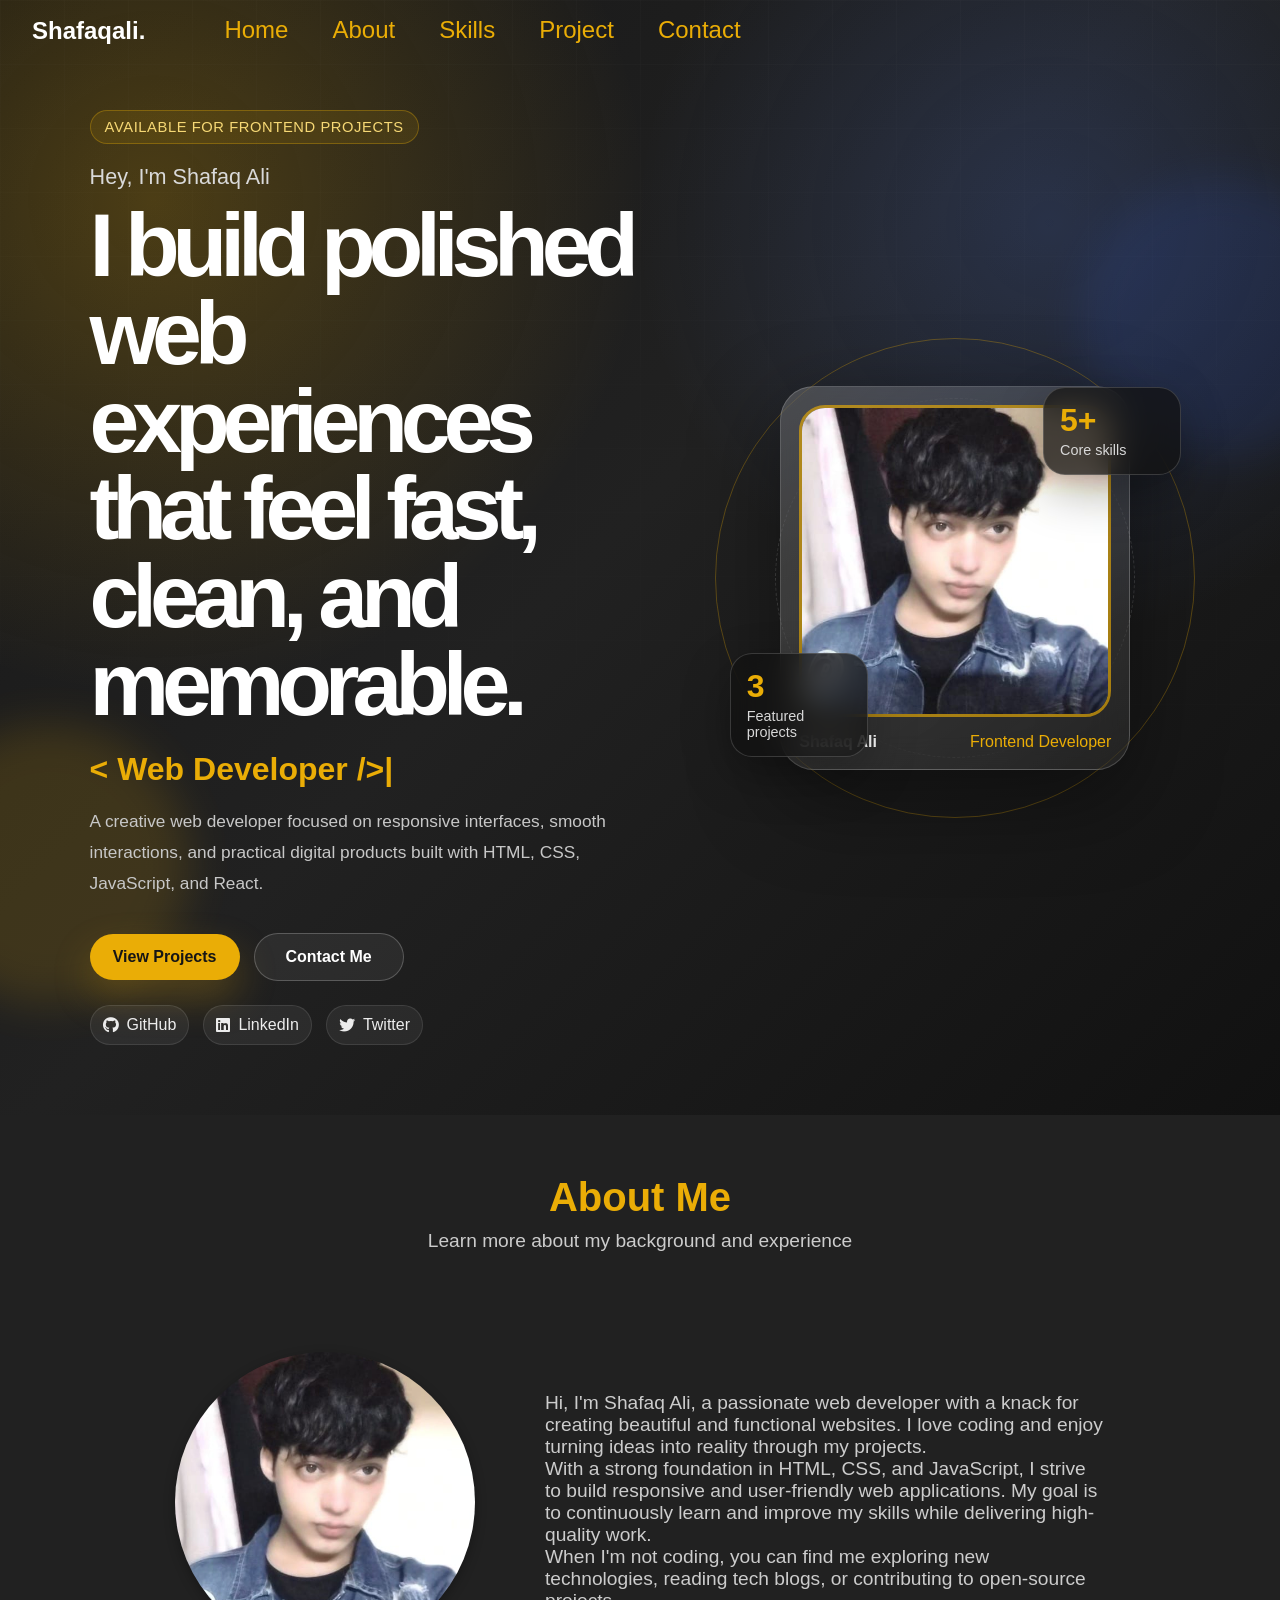
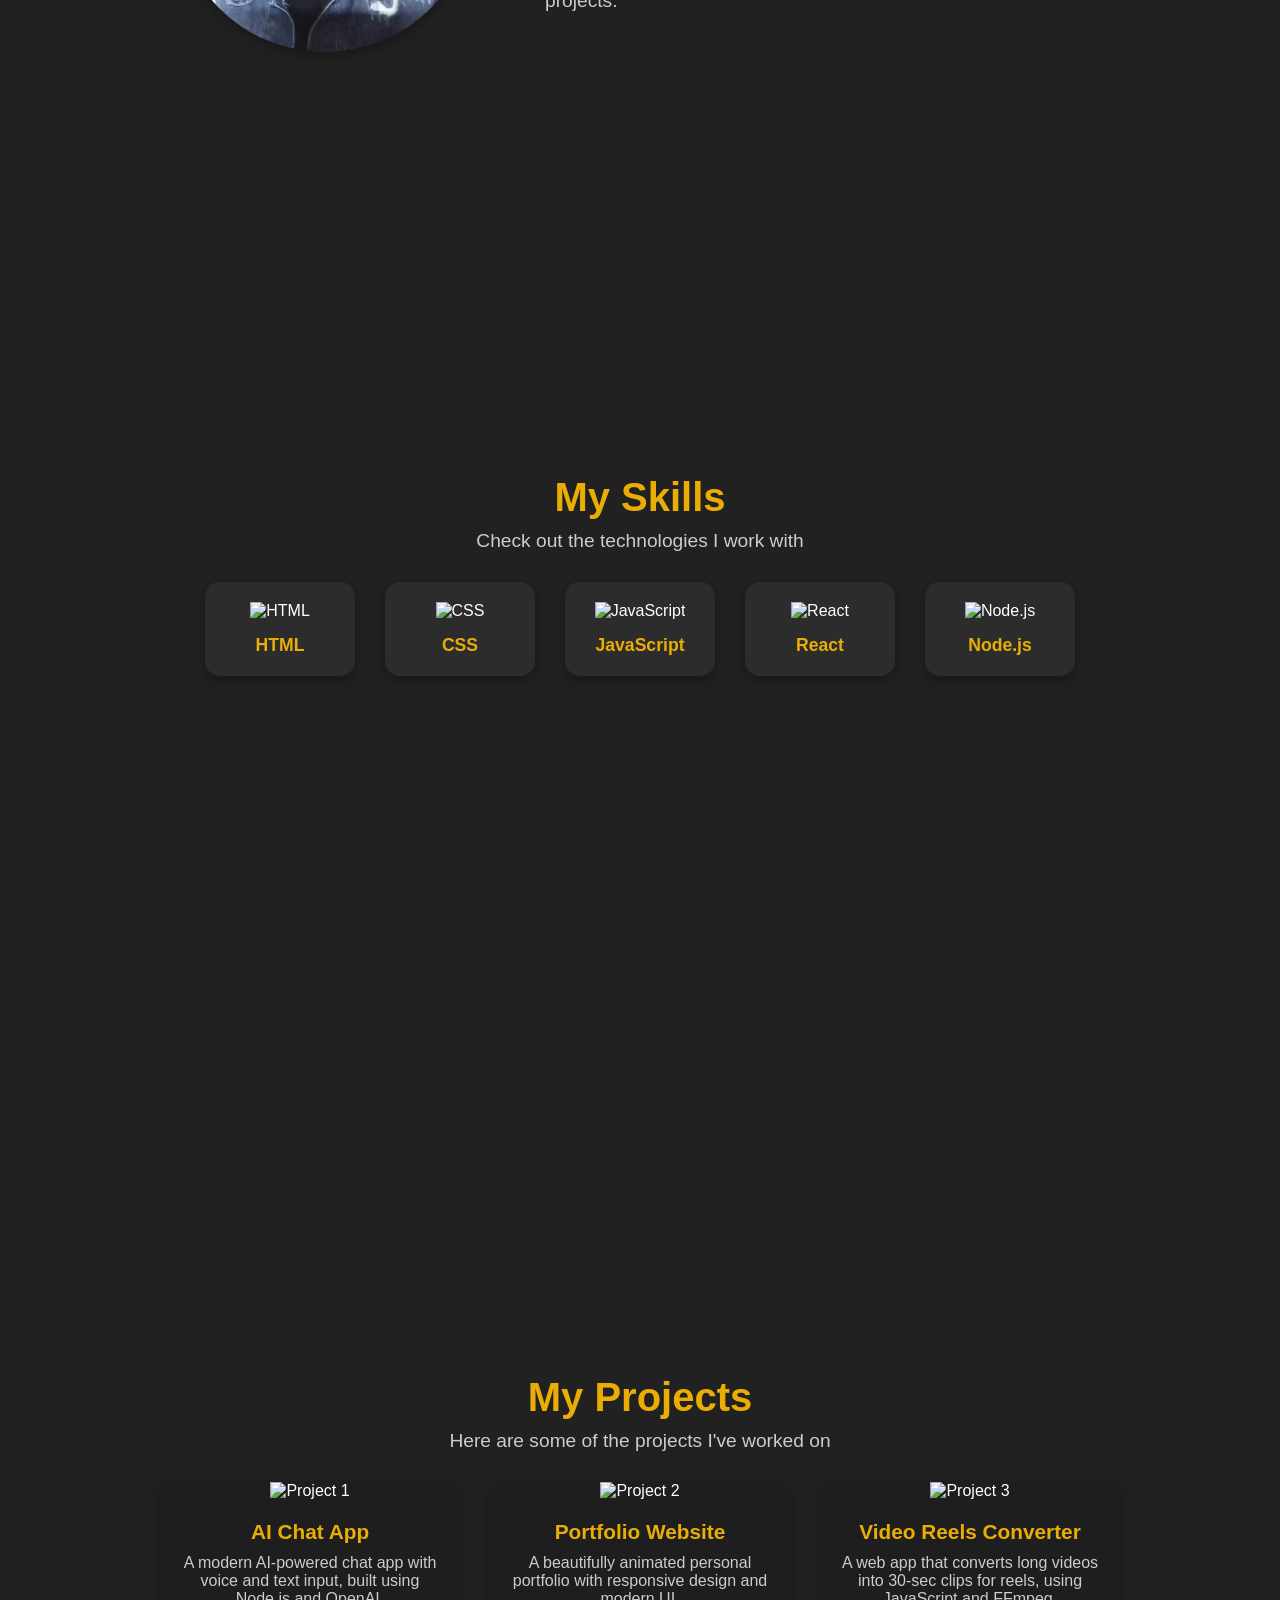
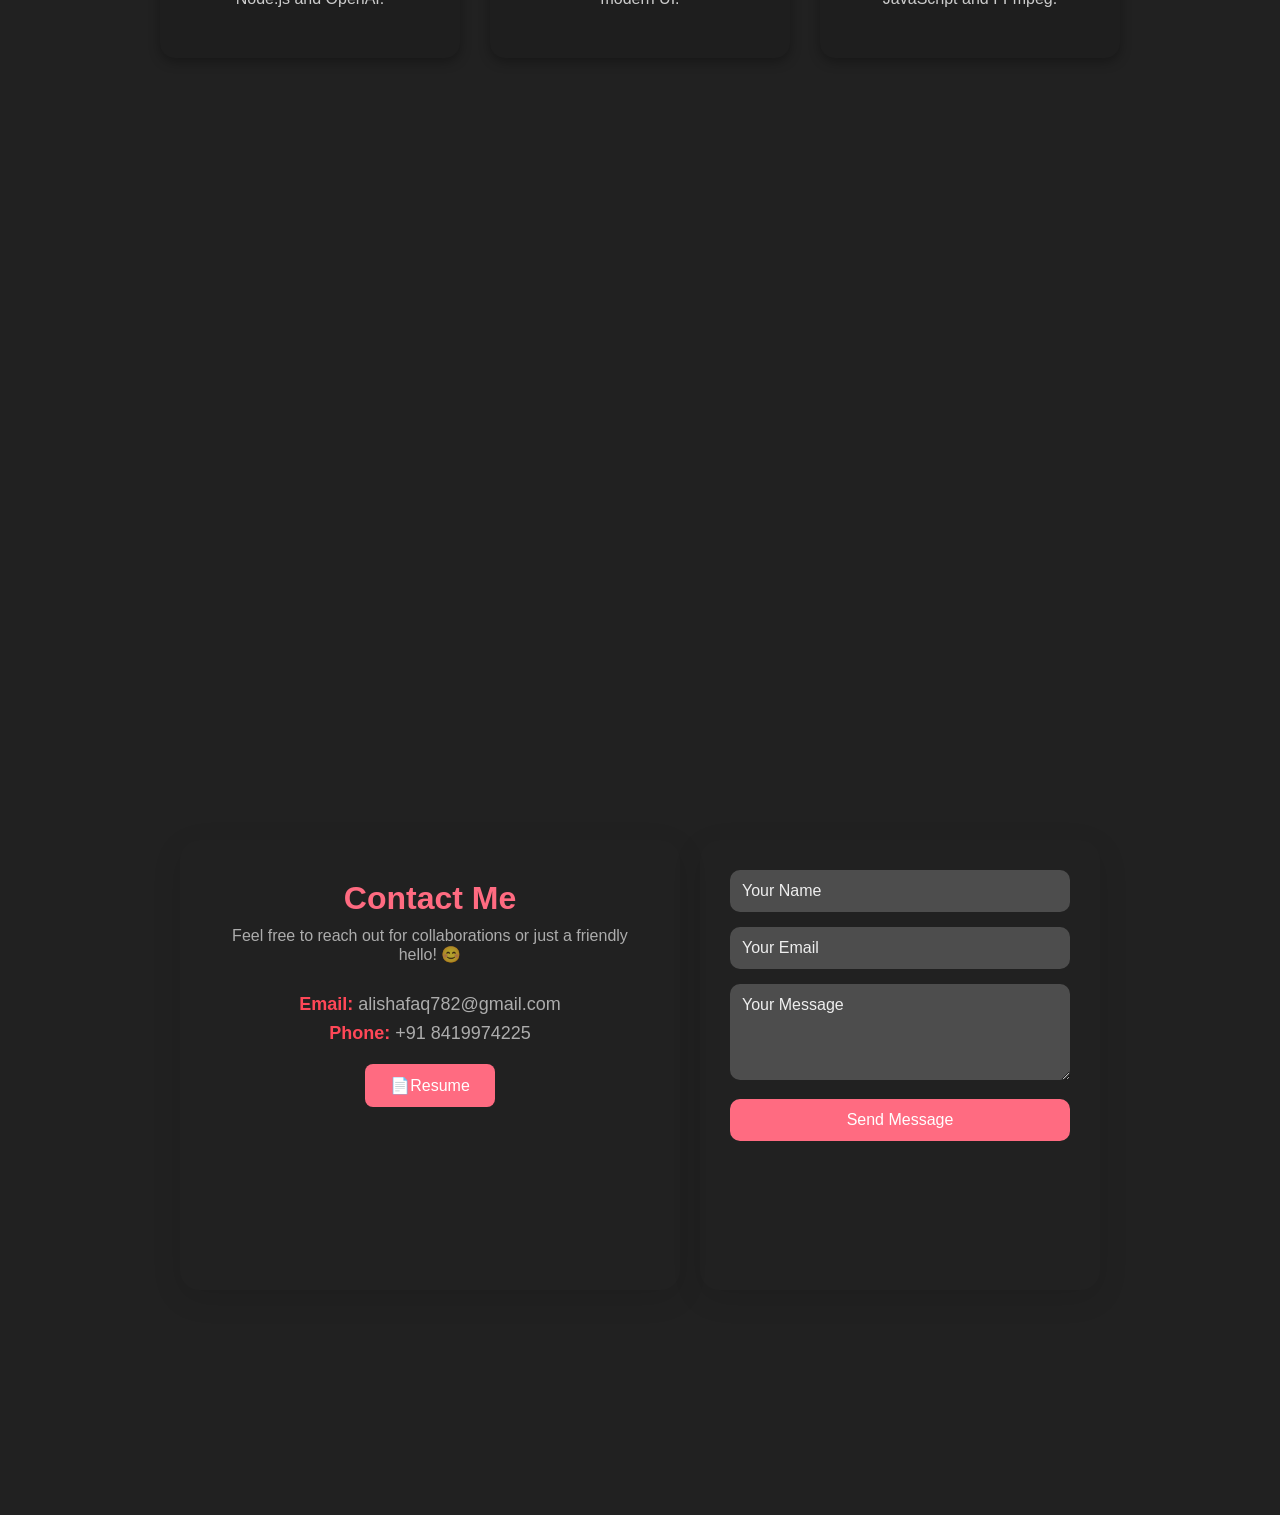
==== indexV5.html @ 60c62a70 "Add portfolio V5 hero page" ====
<!DOCTYPE html>
<html lang="en">

<head>
    <meta charset="UTF-8">
    <meta name="viewport" content="width=device-width, initial-scale=1.0">
    <link rel="stylesheet" href="https://cdnjs.cloudflare.com/ajax/libs/font-awesome/6.7.2/css/all.min.css" integrity="sha512-Evv84Mr4kqVGRNSgIGL/F/aIDqQb7xQ2vcrdIwxfjThSH8CSR7PBEakCr51Ck+w+/U6swU2Im1vVX0SVk9ABhg==" crossorigin="anonymous" referrerpolicy="no-referrer" />
    <link rel="stylesheet" href="https://cdnjs.cloudflare.com/ajax/libs/font-awesome/6.7.2/css/all.min.css"
        integrity="sha512-Evv84Mr4kqVGRNSgIGL/F/aIDqQb7xQ2vcrdIwxfjThSH8CSR7PBEakCr51Ck+w+/U6swU2Im1vVX0SVk9ABhg=="
        crossorigin="anonymous" referrerpolicy="no-referrer" />
    <title>Shafaq Ali | Portfolio V5</title>
    <link rel="stylesheet" href="style.css">
</head>

<body>
    <div class="nav">
        <header>
            <div class="logo">Shafaqali.</div>
            <div class="menu-toggle"><i class="fa-solid fa-bars"></i></div>
            <ul id="menu">
                <li><a href="#Home">Home</a></li>
                <li><a href="#About">About</a></li>
                <li><a href="#Skills">Skills</a></li>
                <li><a href="#Project">Project</a></li>
                <li><a href="#Contact">Contact</a></li>
            </ul>
        </header>
    </div>
    <!-- home section -->
    <section id="Home" class="hero-v5">
        <div class="hero-v5__glow hero-v5__glow--gold"></div>
        <div class="hero-v5__glow hero-v5__glow--blue"></div>

        <div class="hero-v5__content">
            <div class="hero-v5__copy">
                <span class="hero-v5__eyebrow">Available for frontend projects</span>
                <p class="hero-v5__intro">Hey, I'm Shafaq Ali</p>
                <h1>I build polished web experiences that feel fast, clean, and memorable.</h1>
                <p class="hero-v5__role"><span id="text-changing">Web Developer</span></p>
                <p class="hero-v5__description">
                    A creative web developer focused on responsive interfaces, smooth interactions,
                    and practical digital products built with HTML, CSS, JavaScript, and React.
                </p>

                <div class="hero-v5__actions">
                    <a href="#Project" class="hero-v5__btn hero-v5__btn--primary">View Projects</a>
                    <a href="#Contact" class="hero-v5__btn hero-v5__btn--ghost">Contact Me</a>
                </div>

                <ul class="hero-v5__socials" aria-label="Social links">
                    <li><a href="https://github.com/shafaqali"><i class="fa-brands fa-github"></i> GitHub</a></li>
                    <li><a href="https://www.linkedin.com/in/shafaq-ali-0a7161277?utm_source=share&utm_campaign=share_via&utm_content=profile&utm_medium=android_app"><i class="fa-brands fa-linkedin"></i> LinkedIn</a></li>
                    <li><a href="https://x.com/ShafaqA22719432"><i class="fa-brands fa-twitter"></i> Twitter</a></li>
                </ul>
            </div>

            <div class="hero-v5__visual" aria-label="Shafaq Ali profile highlight">
                <div class="hero-v5__orbit hero-v5__orbit--one"></div>
                <div class="hero-v5__orbit hero-v5__orbit--two"></div>
                <div class="hero-v5__profile-card">
                    <img src="shafaqimg.jpeg" alt="Shafaq Ali profile portrait">
                    <div class="hero-v5__profile-info">
                        <strong>Shafaq Ali</strong>
                        <span>Frontend Developer</span>
                    </div>
                </div>
                <div class="hero-v5__metric hero-v5__metric--top">
                    <strong>5+</strong>
                    <span>Core skills</span>
                </div>
                <div class="hero-v5__metric hero-v5__metric--bottom">
                    <strong>3</strong>
                    <span>Featured projects</span>
                </div>
            </div>
        </div>
    </section>
    <!-- about section -->
    <section id="About">
        <div class="about">
            <h1>About Me</h1>
            <p>Learn more about my background and experience</p>
            <div class="about-container">
                <div class="about-img">
                    <img src="shafaqimg.jpeg" alt="Profile Picture">
                </div>
                <div class="about-text">
                    <p>Hi, I'm Shafaq Ali, a passionate web developer with a knack for creating beautiful and
                        functional websites. I love coding and enjoy turning ideas into reality through my
                        projects.</p>
                    <p>With a strong foundation in HTML, CSS, and JavaScript, I strive to build responsive and
                        user-friendly web applications. My goal is to continuously learn and improve my skills while
                        delivering high-quality work.</p>
                    <p>When I'm not coding, you can find me exploring new technologies, reading tech blogs, or
                        contributing to open-source projects.</p>
                </div>



            </div>
    </section>
    <!-- skills section -->
    <section id="Skills">
        <div class="skills">
            <h1>My Skills</h1>
            <p>Check out the technologies I work with</p>

            <div class="skills-container">
                <div class="skill-card">
                    <img src="https://cdn-icons-png.flaticon.com/512/732/732212.png" alt="HTML">
                    <h3>HTML</h3>
                </div>
                <div class="skill-card">
                    <img src="https://cdn-icons-png.flaticon.com/512/732/732190.png" alt="CSS">
                    <h3>CSS</h3>
                </div>
                <div class="skill-card">
                    <img src="https://cdn-icons-png.flaticon.com/512/5968/5968292.png" alt="JavaScript">
                    <h3>JavaScript</h3>
                </div>
                <div class="skill-card">
                    <img src="https://cdn-icons-png.flaticon.com/512/919/919830.png" alt="React">
                    <h3>React</h3>
                </div>
                <div class="skill-card">
                    <img src="https://cdn-icons-png.flaticon.com/512/919/919825.png" alt="Node.js">
                    <h3>Node.js</h3>
                </div>

            </div>
        </div>
    </section>

    <!-- projects section -->
    <section id="Project">
        <div class="project">

            <h1>My Projects</h1>
            <p>Here are some of the projects I've worked on</p>

            <div class="projects-container">

                <div class="project-card">
                    <img src="https://via.placeholder.com/300x200.png?text=Chat+App" alt="Project 1">
                    <div class="project-info">
                        <h3>AI Chat App</h3>
                        <p>A modern AI-powered chat app with voice and text input, built using Node.js and OpenAI.
                        </p>
                    </div>
                </div>

                <div class="project-card">
                    <img src="https://via.placeholder.com/300x200.png?text=Portfolio" alt="Project 2">
                    <div class="project-info">
                        <h3>Portfolio Website</h3>
                        <p>A beautifully animated personal portfolio with responsive design and modern UI.</p>
                    </div>
                </div>

                <div class="project-card">
                    <img src="https://via.placeholder.com/300x200.png?text=Video+Clip+App" alt="Project 3">
                    <div class="project-info">
                        <h3>Video Reels Converter</h3>
                        <p>A web app that converts long videos into 30-sec clips for reels, using JavaScript and
                            FFmpeg.</p>
                    </div>
                </div>
            </div>
        </div>
    </section>

    <!-- contact section -->
    <section id="Contact">
        <div class="contact">
            <div class="contact-Info">
                <h2>Contact Me</h2>
                <p class="description">Feel free to reach out for collaborations or just a friendly hello! 😊</p>

                <div class="contact-info2">
                    <p><span>Email:</span> alishafaq782@gmail.com</p>
                    <p><span>Phone:</span> +91 8419974225</p>
                </div>

                <a href="your-resume.pdf" download class="download-btn">📄Resume</a>
            </div>

            <div class="contact-form">
                <form  action="https://formsubmit.co/alishafaq782@gmail.com" method="POST">
                    <input type="text" placeholder="Your Name" name="Name" required />
                    <input type="email" placeholder="Your Email" name="Email" required />
                    <textarea placeholder="Your Message" rows="4" name="Message" required></textarea>
                    <button type="submit" value="submit" >Send Message</button>
                </form>
            </div>
        </div>
    </section>


    <script src="script.js"></script>
</body>
</html>
---- style.css ----
html{
            scroll-behavior: smooth;
            scrollbar-width: thin;
            scrollbar-color: #eaad06 #212121;

        }
        * {
            margin: 0;
            padding: 0;
            box-sizing: border-box;
            font-family: 'Poppins', sans-serif;
        }

        body {


            scroll-behavior: smooth;
            transition: background 0.3s, color 0.3s;
            background: #212121;
        }

        .nav {
            width: 100%;
            position: fixed;
            z-index: 1000;
        }

        header {
            display: flex;
            justify-content: space-between;
            align-items: center;
            padding: 1rem 2rem;

            /* position: sticky;
            top: 0;
            z-index: 1000; */


        }

        header .logo {
            font-size: 1.5rem;
            font-weight: bold;
            color: #fff;

        }

        header ul {
            width: 85%;
            list-style: none;
            display: flex;
            gap: 1.5rem;
        }

        header ul li {
            margin-left: 10PX;
            margin-right: 10PX;
        }

        header ul li a {
            color: #eaad06;
            text-decoration: none;
            transition: 0.3s;

            font-size: 1.5rem;

        }

        header ul li a:hover {
            color: #f4f4f4;
            border-radius: 5px;
            cursor: pointer;
            transition: 0.3s ease-in-out;
        }

        header ul li a::after {
            content: '';
            display: block;
            width: 0;
            height: 2px;
            background: #df0e0e;
            transition: width .3s;

        }

        header ul li a:hover::after {
            width: 100%;
        }

        .menu-toggle {
            display: none;
            font-size: 1.5rem;
            cursor: pointer;
            color: #fff;
        }

        .theme-toggle {
            cursor: pointer;
            font-size: 1.2rem;
            background: none;
            border: none;
            color: #fff;
        }

        @media (max-width: 768px) {
            .nav {
                width: 100%;
                position: fixed;
                z-index: 1000;
            }

            .nav header ul {
                position: absolute;
                top: 70px;
                right: 0;
                
                width: 50px;
                min-height: 40vh;
                background: var(--bg-color);
                flex-direction: column;
                align-items: flex-start;
                padding: 1rem;
                display: none;
                width: 100%;
                background: #1e1e1ec9 ;
                border: 2px solid #1e1e1ec9;
                /* border: 1px solid #f4f4f4; */
            }

            header ul.active {
                display: flex;
                flex-direction: column;
                align-items: flex-start;
                padding: 1rem;

            }

            .menu-toggle {
                display: block;
                
                
            }

            .skills .cards,
            .projects .cards {
                grid-template-columns: repeat(2, 1fr);
            }
            #Home .home .social ul{
                width: 80vw;

            }            

        }
        


        #Home {
            width: 100%;
            min-height: 100vh;
            display: flex;
            flex-direction: column;
            align-items: center;
            justify-content: center;
            background-color: #212121;
        }

        #Home .home {
            color: #fff;
        }

        #Home .home .circle {
            position: relative;
            top: 0px;
            border: 1px solid #f4f4f429;
            width: 750px;
            height: 750px;
            border-radius: 50%;
            /* background-color: #eaad06; */
            display: flex;
            align-items: center;
            justify-content: center;
        }

        #Home .home .circle .circle2 {
            position: absolute;
            width: 550px;
            height: 550px;
            border-radius: 50%;
            border: 1px solid #f5c208ba;
            /* background-color: #f7f6f4; */
            display: flex;
            align-items: center;
            justify-content: center;
            animation: light 3s infinite ease-in;
        }

        @keyframes light {
            0% {
                border-color: #f5c20880;
            }

            50% {
                border-color: #f5c208b3;
            }

            100% {
                border-color: #f5c208be;
            }

        }

        #Home .home .circle .circle2 .circle3 {
            position: absolute;
            width: 350px;
            height: 350px;
            border-radius: 50%;
            border: 1px solid #f4f4f429;
            /* background-color: #f7f6f4; */
            display: flex;
            align-items: center;
            justify-content: center;
        }

        #Home .home .circle .circle2 .circle3 .circle4 {
            position: absolute;
            width: 150px;
            height: 150px;
            border-radius: 50%;
            border: 1px solid #f4f4f429;
            /* background-color: #f7f6f4; */
            display: flex;
            align-items: center;
            justify-content: center;
        }

        #Home .home .circle .circle2 .circle3 .circle4 .circle5 {
            position: absolute;
            width: 150px;
            height: 0px;
            border-radius: 50%;
            border: 1px solid #f4f4f429;
            /* background-color: #f7f6f4; */
            display: flex;
            align-items: center;
            justify-content: center;

            animation: sizeing 3s 0s infinite ease-in;

        }

        #Home .home .circle .circle2 .circle3 .circle4 .circle5 img {
            width: 150px;
            height: 150px;
            object-fit: cover;
            border-radius: 50%;
            box-shadow: 0 4px 12px rgba(0, 0, 0, 0.3);


        }

        @keyframes sizeing {
            0% {

                width: 0px;
                height: 0px;
                /* border-color: #ffffff85 ; */

            }

            10% {

                width: 55px;
                height: 55px;
                /* border-color: #ffffff92 ; */
            }

            20% {

                width: 110px;
                height: 110px;
                /* border-color: #ffffff00 ; */
            }

            30% {

                width: 165px;
                height: 165px;
                /* border-color: #ffffff00 ; */
            }

            40% {

                width: 220px;
                height: 220px;
                /* border-color: #ffffff65 ; */
            }

            50% {

                width: 275px;
                height: 275px;
                /* border-color: #ffffff52 ; */
            }

            60% {

                width: 330px;
                height: 330px;
                /* border-color: #ffffff33 ; */
            }

            70% {

                width: 385px;
                height: 385px;
                /* border-color: #ffffff20 ; */
            }

            80% {

                width: 440px;
                height: 440px;
                /* border-color: #ffffff46 ; */
            }

            90% {

                width: 495px;
                height: 495px;
                /* border-color: #ffffff44 ; */
            }

            100% {

                width: 560px;
                height: 560px;
                /* border-color: #ffffff55 ; */
            }


        }

        #Home .home .text {
            position: absolute;
            top: 75%;
            left: 50%;
            transform: translate(-50%, -50%);
            font-size: 24px;
            color: #f4f4f4;
        }

        #Home .home .herotext {
            position: absolute;
            top: 70%;
            left: 50%;
            transform: translate(-50%, -50%);
            font-size: 24px;
            color: #f4f4f4;
        }

        #Home .home .text h1 {
            font-size: 24px;
            font-weight: bold;
            text-align: center;
        }

        #Home .home .text p span {
            width: auto;
            height: auto;
            padding: 10px 20px;
            text-align: center;
            color: #eaad06;
        }
        #Home .home .social {
            position: absolute;
            bottom: 135px;
            left: 50%;
            transform: translateX(-50%);
            display: flex;
            gap: 10px;
        }
        #Home .home .social ul {
            list-style: none;
            display: flex;
            gap: 10px;
        }
        #Home .home .social ul li {
            display: inline-block;
            width: 120px;
            height: 30px;
            overflow: hidden;
            margin: 0 2px;
            padding: 5px;
            border-radius: 15px;
            border: 1px dashed #f1f0ed ;
        }
        #Home .home .social ul li a {
            color: #e8e7e4;
            display: block;
            width: 100%;
            height: 100%;
            text-align: center;
            gap: 10px;
            text-decoration: none;
            font-size: 1.2rem;
            transition: color 0.3s ease;
        }

        /* ✅ Media Query for Mobile Responsiveness */
        

@media (max-width: 728px) {
#Home {
    overflow: hidden;
}

#Contact .contact {
    flex-direction: column;
    align-items: center;
    justify-content: center;
}
}
        #About .about {
            width: 100%;
            min-height: 100vh;
            display: flex;
            flex-direction: column;
            padding: 60px 20px;
            /* background-color: #1f1f1f; */
            color: #fff;
            text-align: center;
        }

        #About .about h1 {
            margin-bottom: 10px;
            color: #eaad06;
            font-size: 2.5rem;
        }

        #About .about p {
            font-size: 1.2rem;
            color: #ccc;
            /* margin-bottom: 30px; */
        }

        #About .about .about-container {
            display: flex;
            flex-wrap: wrap;
            /* border: 2px solid #f6f5f4; */
            width: 100%;
            min-height: 500px;
            justify-content: center;
            align-items: center;
            gap: 30px;
        }

        #About .about .about-container .about-img {
            width: 300px;
            height: 400px;
            display: flex;
            align-items: center;
            justify-content: center;
            margin: 20px 20px;
            
        }

        #About .about .about-container .about-img img {
            width: 300px;
            height: 300px;
            border-radius: 50%;
            object-fit: cover;
            box-shadow: 0 4px 12px rgba(0, 0, 0, 0.3);
        }

        #About .about .about-container .about-text {
            max-width: 600px;
            min-height: 400px;
            display: flex;
            justify-content: center;
            align-items: center;
            flex-direction: column;
            text-align: left;
            padding: 10px 20px;
            /* border: 2px solid #eaad06; */
        }

        /* skills css */
        #Skills {
            width: 100%;
            min-height: 100vh;
            display: flex;
            flex-direction: column;
            align-items: center;
            justify-content: center;
            background-color: #212121;
        }

        /* skills css */
        #Skills .skills {
            width: 100%;
            min-height: 100vh;
            display: flex;
            flex-direction: column;
            padding: 60px 20px;
            /* background-color: #1f1f1f; */
            color: #fff;
            text-align: center;
        }

        #Skills .skills h1 {
            margin-bottom: 10px;
            color: #eaad06;
            font-size: 2.5rem;
        }

        #Skills .skills p {
            font-size: 1.2rem;
            color: #ccc;
            margin-bottom: 30px;
        }

        #Skills .skills .skills-container {
            flex-wrap: wrap;
            justify-content: center;
            gap: 30px;
            display: flex;
        }

        #Skills .skills .skills-container .skill-card {
            border-radius: 15px;
            padding: 20px;
            width: 150px;
            box-shadow: 0 4px 12px rgba(0, 0, 0, 0.3);
            transition: transform 0.3s ease, box-shadow 0.3s ease;
            background: #2c2c2c;
        }

        #Skills .skills .skills-container .skill-card:hover {
            box-shadow: 0 6px 20px rgba(234, 173, 6, 0.5);
            transform: translateY(-10px);
        }

        #Skills .skills .skills-container .skill-card img {
            height: 60px;
            object-fit: contain;
            margin-bottom: 15px;
            width: 60px;
        }

        #Skills .skills .skills-container .skill-card h3 {
            color: #eaad06;
            font-size: 1.1rem;
        }


        /* project css */


        #Project {
            width: 100%;
            min-height: 100vh;
            display: flex;
            color: #f4f2ed;
            flex-direction: column;
            align-items: center;
            justify-content: center;
            background-color: #212121;
        }

        #Project .project {
            width: 100%;
            min-height: 100vh;
            padding: 60px 20px;
            /* background-color: #121212; */
            color: #fff;
            text-align: center;
        }

        #Project .project h1 {
            margin-bottom: 10px;
            color: #eaad06;
            font-size: 2.5rem;
        }

        #Project .project p {
            font-size: 1.2rem;
            color: #ccc;
            margin-bottom: 30px;
        }

        #Project .project .projects-container {
            flex-wrap: wrap;
            gap: 30px;
            justify-content: center;
            display: flex;
        }

        #Project .project .projects-container .project-card {
            border-radius: 15px;
            width: 300px;
            overflow: hidden;
            box-shadow: 0 4px 12px rgba(0, 0, 0, 0.3);
            transition: transform 0.3s ease, box-shadow 0.3s ease;
            background: #1e1e1e;
        }

        #Project .project .projects-container .project-card:hover {
            box-shadow: 0 6px 20px rgba(234, 173, 6, 0.5);
            transform: translateY(-10px);
        }

        #Project .project .projects-container .project-card img {
            height: 200px;
            object-fit: cover;
            width: 100%;
        }

        #Project .project .projects-container .project-card .project-info {
            padding: 20px;
        }

        #Project .project .projects-container .project-card .project-info h3 {
            margin-bottom: 10px;
            color: #eaad06;
            font-size: 1.3rem;
        }

        #Project .project .projects-container .project-card .project-info p {
            color: #ccc;
            font-size: 1rem;
        }

        /* contact css */

        #Contact {
            width: 100%;
            min-height: 100vh;
            display: flex;
            flex-direction: column;
            align-items: center;
            justify-content: center;
            background-color: #212121;
        }

        #Contact .contact {
            width: 100%;
            min-height: 100vh;
            display: flex;
            /* flex-direction: column; */
            align-items: center;
            justify-content: center;
            color: #f4f2ed;
            gap: 20px;
            padding: 20px;
            background-color: #212121;
        }

        #Contact .contact .contact-Info {
            /* background: white; */
            border-radius: 20px;
            box-shadow: 0 8px 30px rgba(0, 0, 0, 0.1);
            max-width: 500px;
            width: 80%;
            min-height: 50vh;
            text-align: center;
            transition: transform 0.3s ease, box-shadow 0.3s ease;
            padding: 40px;
        }

        #Contact .contact .contact-Info:hover {
            box-shadow: 0 6px 20px rgba(234, 173, 6, 0.5);
            transform: translateY(-10px);

        }

        .contact-Info h2 {
            color: #ff6b81;
            margin-bottom: 10px;
            font-size: 32px;
        }

        .contact-Info p.description {
            font-size: 16px;
            margin-bottom: 30px;
            color: #f4f4f4a8;
        }

        .contact-info2 {
            margin-bottom: 20px;
        }

        .contact-info2 p {
            font-size: 18px;
            color: #f4f4f4a8;
            margin: 8px 0;
        }

        .contact-info2 p span {
            font-weight: bold;
            color: #ff4757;
        }

        .download-btn {
            padding: 12px 25px;
            background: #ff6b81;
            color: white;
            text-decoration: none;
            border-radius: 8px;
            font-size: 16px;
            transition: background 0.3s ease;
            display: inline-block;
        }

        .download-btn:hover {
            background: #ff4757;
        }

        #Contact .contact .contact-form {
    
            border-radius: 20px;
            box-shadow: 0 8px 30px rgba(0, 0, 0, 0.1);
            padding: 30px;
            width: 80%;
            min-height: 50vh;
            max-width: 400px;
            /* box-shadow: 0 8px 32px rgba(0, 0, 0, 0.25); */
            color: white;
            transition: transform 0.3s ease, box-shadow 0.3s ease;
            /* background: rgba(255, 255, 255, 0.1); */
        }

        #Contact .contact .contact-form:hover {
            box-shadow: 0 6px 20px rgba(234, 173, 6, 0.5);
            transform: translateY(-10px);
        }

        #Contact .contact .contact-form h2 {
            margin-bottom: 20px;
            text-align: center;
            font-weight: 600;
        }

        #Contact .contact .contact-form input,
        #Contact .contact .contact-form textarea {
            padding: 12px;
            margin-bottom: 15px;
            border: none;
            border-radius: 10px;
            background: rgba(255, 255, 255, 0.2);
            color: white;
            font-size: 16px;
            outline: none;
            width: 100%;
        }

        #Contact .contact .contact-form input::placeholder,
        #Contact .contact .contact-form textarea::placeholder {
            color: #eee;
        }

        #Contact .contact .contact-form button {
            width: 100%;
            padding: 12px;
            border: none;
            border-radius: 10px;
            background: #ff6b81;
            color: white;
            font-size: 16px;
            cursor: pointer;
            transition: background 0.3s ease;
        }

        #Contact .contact .contact-form button:hover {
            background: #ff4757;
        }

        /* @media (max-width: 500px) {
    #Contact .contact .contact-form {
        padding: 20px;
    }
} */

/* indexV5 hero refresh */
.hero-v5 {
    position: relative;
    overflow: hidden;
    isolation: isolate;
    min-height: 100vh;
    padding: 110px 7vw 70px;
    background:
        radial-gradient(circle at 12% 18%, rgba(234, 173, 6, 0.24), transparent 34%),
        radial-gradient(circle at 82% 20%, rgba(82, 131, 255, 0.18), transparent 30%),
        linear-gradient(135deg, #171717 0%, #212121 48%, #111111 100%);
}

.hero-v5::before {
    content: '';
    position: absolute;
    inset: 0;
    z-index: -2;
    opacity: 0.18;
    background-image:
        linear-gradient(rgba(255, 255, 255, 0.08) 1px, transparent 1px),
        linear-gradient(90deg, rgba(255, 255, 255, 0.08) 1px, transparent 1px);
    background-size: 64px 64px;
    mask-image: linear-gradient(to bottom, #000, transparent 88%);
}

.hero-v5__glow {
    position: absolute;
    z-index: -1;
    width: 280px;
    height: 280px;
    border-radius: 50%;
    filter: blur(22px);
    opacity: 0.45;
}

.hero-v5__glow--gold {
    left: -90px;
    bottom: 10%;
    background: rgba(234, 173, 6, 0.34);
}

.hero-v5__glow--blue {
    right: -80px;
    top: 16%;
    background: rgba(57, 107, 255, 0.24);
}

.hero-v5__content {
    display: grid;
    grid-template-columns: minmax(0, 1.1fr) minmax(320px, 0.9fr);
    align-items: center;
    gap: 56px;
    width: min(1180px, 100%);
    margin: 0 auto;
}

.hero-v5__copy {
    color: #fff;
}

.hero-v5__eyebrow {
    display: inline-flex;
    align-items: center;
    gap: 8px;
    margin-bottom: 20px;
    padding: 8px 14px;
    color: #f6d875;
    background: rgba(234, 173, 6, 0.1);
    border: 1px solid rgba(234, 173, 6, 0.32);
    border-radius: 999px;
    font-size: 0.92rem;
    letter-spacing: 0.04em;
    text-transform: uppercase;
}

.hero-v5__intro {
    color: #d9d9d9;
    font-size: clamp(1.1rem, 2vw, 1.35rem);
    margin-bottom: 12px;
}

.hero-v5 h1 {
    max-width: 760px;
    margin: 0;
    color: #fff;
    font-size: clamp(2.8rem, 7vw, 5.9rem);
    line-height: 0.98;
    letter-spacing: -0.08em;
}

.hero-v5__role {
    margin: 22px 0 18px;
    color: #eaad06;
    font-size: clamp(1.35rem, 3vw, 2rem);
    font-weight: 700;
}

.hero-v5__description {
    max-width: 650px;
    color: #c7c7c7;
    font-size: 1.08rem;
    line-height: 1.8;
}

.hero-v5__actions,
.hero-v5__socials {
    display: flex;
    flex-wrap: wrap;
    align-items: center;
    gap: 14px;
}

.hero-v5__actions {
    margin-top: 34px;
}

.hero-v5__btn {
    display: inline-flex;
    align-items: center;
    justify-content: center;
    min-width: 150px;
    padding: 14px 22px;
    border-radius: 999px;
    font-weight: 700;
    text-decoration: none;
    transition: transform 0.25s ease, border-color 0.25s ease, background 0.25s ease;
}

.hero-v5__btn:hover {
    transform: translateY(-3px);
}

.hero-v5__btn--primary {
    color: #151515;
    background: #eaad06;
    box-shadow: 0 18px 38px rgba(234, 173, 6, 0.25);
}

.hero-v5__btn--ghost {
    color: #fff;
    border: 1px solid rgba(255, 255, 255, 0.22);
    background: rgba(255, 255, 255, 0.06);
}

.hero-v5__socials {
    margin-top: 24px;
    list-style: none;
}

.hero-v5__socials a {
    display: inline-flex;
    align-items: center;
    gap: 8px;
    color: #ececec;
    padding: 10px 12px;
    border-radius: 999px;
    text-decoration: none;
    background: rgba(255, 255, 255, 0.06);
    border: 1px solid rgba(255, 255, 255, 0.1);
}

.hero-v5__visual {
    position: relative;
    display: grid;
    place-items: center;
    min-height: 560px;
}

.hero-v5__orbit {
    position: absolute;
    border-radius: 50%;
    border: 1px solid rgba(234, 173, 6, 0.3);
}

.hero-v5__orbit--one {
    width: min(42vw, 480px);
    height: min(42vw, 480px);
    animation: spinOrbit 18s linear infinite;
}

.hero-v5__orbit--two {
    width: min(32vw, 360px);
    height: min(32vw, 360px);
    border-style: dashed;
    border-color: rgba(255, 255, 255, 0.18);
    animation: spinOrbit 12s linear infinite reverse;
}

.hero-v5__profile-card {
    position: relative;
    z-index: 2;
    width: min(78vw, 350px);
    padding: 18px;
    border: 1px solid rgba(255, 255, 255, 0.18);
    border-radius: 34px;
    background: linear-gradient(145deg, rgba(255, 255, 255, 0.18), rgba(255, 255, 255, 0.05));
    box-shadow: 0 28px 90px rgba(0, 0, 0, 0.42);
    backdrop-filter: blur(18px);
}

.hero-v5__profile-card img {
    display: block;
    width: 100%;
    aspect-ratio: 1;
    object-fit: cover;
    border-radius: 26px;
    border: 3px solid rgba(234, 173, 6, 0.65);
}

.hero-v5__profile-info {
    display: flex;
    justify-content: space-between;
    gap: 16px;
    margin-top: 16px;
    color: #fff;
}

.hero-v5__profile-info span {
    color: #eaad06;
}

.hero-v5__metric {
    position: absolute;
    z-index: 3;
    width: 138px;
    padding: 16px;
    color: #fff;
    border-radius: 22px;
    background: rgba(18, 18, 18, 0.74);
    border: 1px solid rgba(255, 255, 255, 0.16);
    box-shadow: 0 18px 48px rgba(0, 0, 0, 0.28);
    backdrop-filter: blur(14px);
}

.hero-v5__metric strong {
    display: block;
    color: #eaad06;
    font-size: 2rem;
    line-height: 1;
}

.hero-v5__metric span {
    display: block;
    margin-top: 6px;
    color: #d8d8d8;
    font-size: 0.9rem;
}

.hero-v5__metric--top {
    top: 16%;
    right: 2%;
}

.hero-v5__metric--bottom {
    left: 2%;
    bottom: 18%;
}

@keyframes spinOrbit {
    to {
        transform: rotate(360deg);
    }
}

@media (max-width: 900px) {
    .hero-v5 {
        padding-top: 96px;
    }

    .hero-v5__content {
        grid-template-columns: 1fr;
        gap: 34px;
    }

    .hero-v5__visual {
        min-height: 430px;
    }

    .hero-v5__orbit--one {
        width: min(82vw, 430px);
        height: min(82vw, 430px);
    }

    .hero-v5__orbit--two {
        width: min(66vw, 330px);
        height: min(66vw, 330px);
    }
}

@media (max-width: 560px) {
    .hero-v5 {
        padding: 92px 22px 56px;
    }

    .hero-v5 h1 {
        letter-spacing: -0.05em;
    }

    .hero-v5__btn {
        width: 100%;
    }

    .hero-v5__socials a {
        font-size: 0.95rem;
    }

    .hero-v5__metric {
        position: relative;
        inset: auto;
        width: 100%;
        max-width: 180px;
    }

    .hero-v5__visual {
        display: flex;
        flex-wrap: wrap;
        justify-content: center;
        min-height: auto;
        gap: 14px;
    }

    .hero-v5__orbit {
        display: none;
    }
}
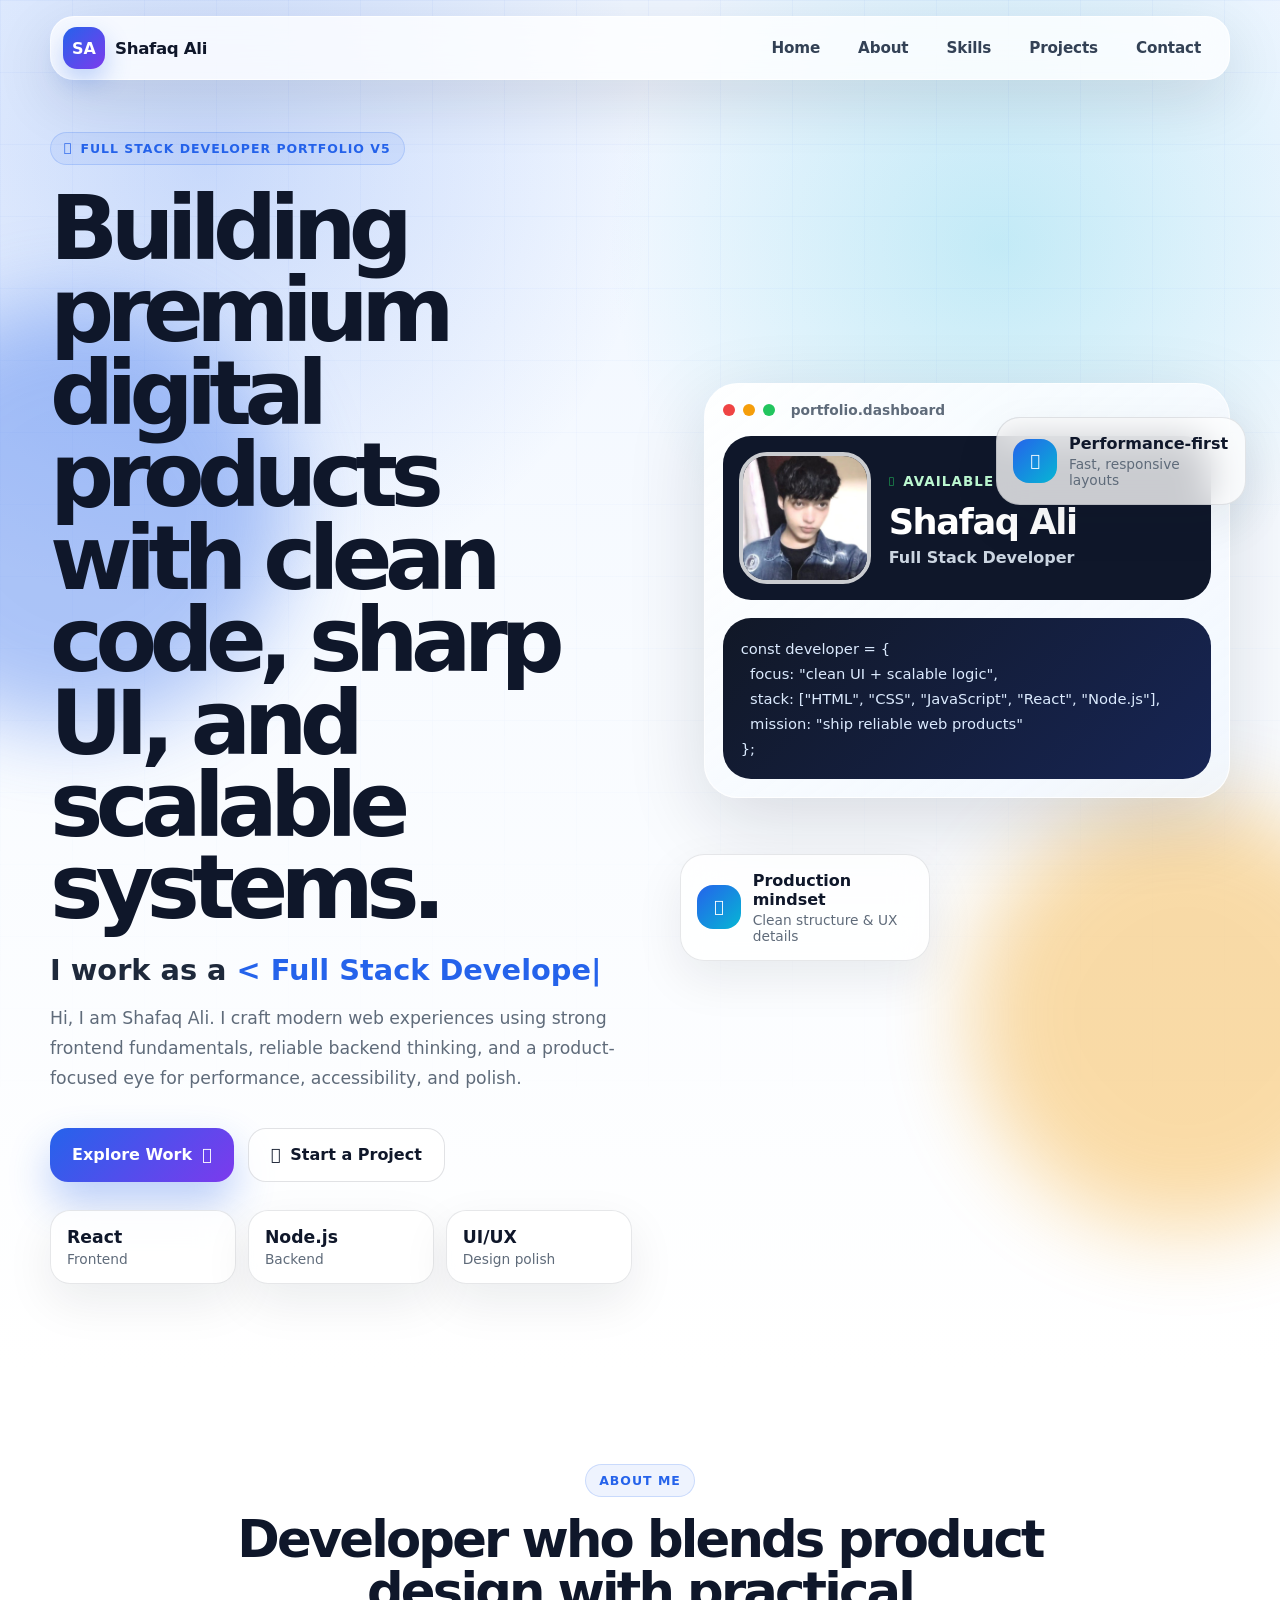
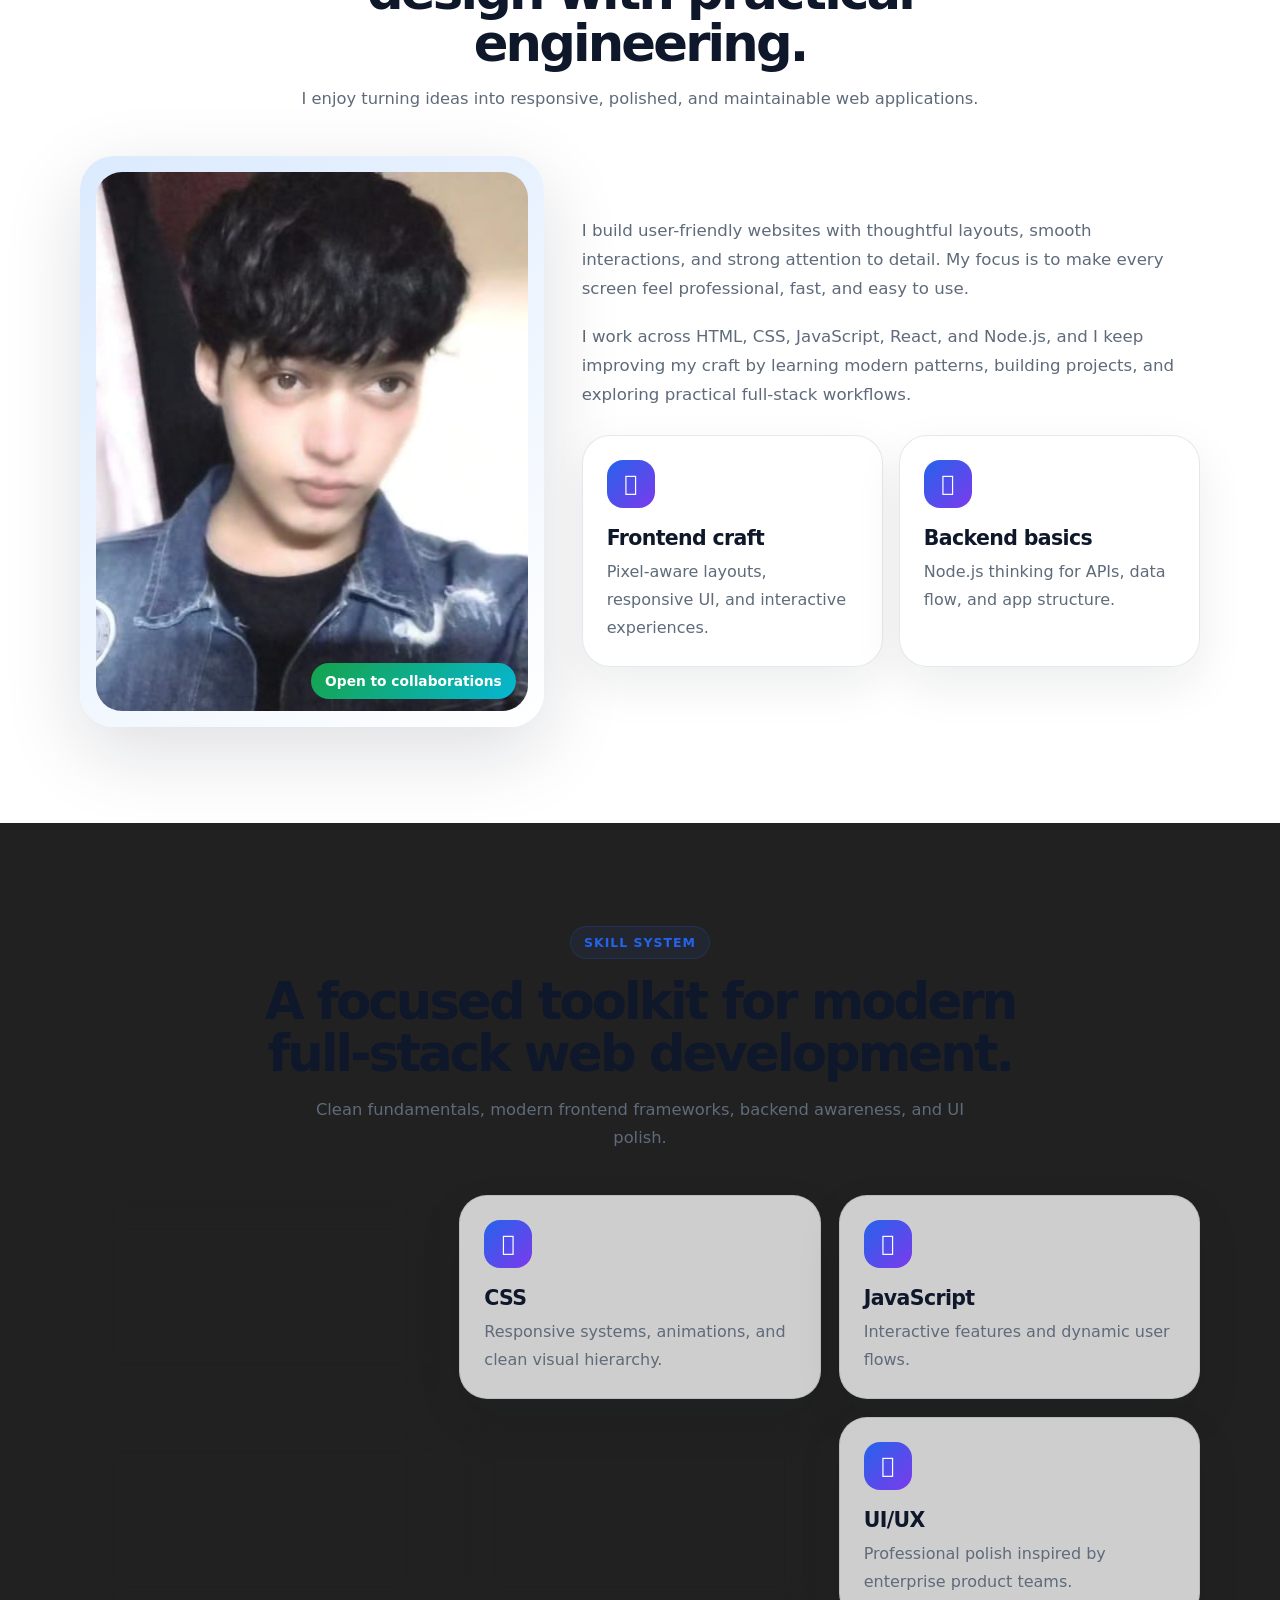
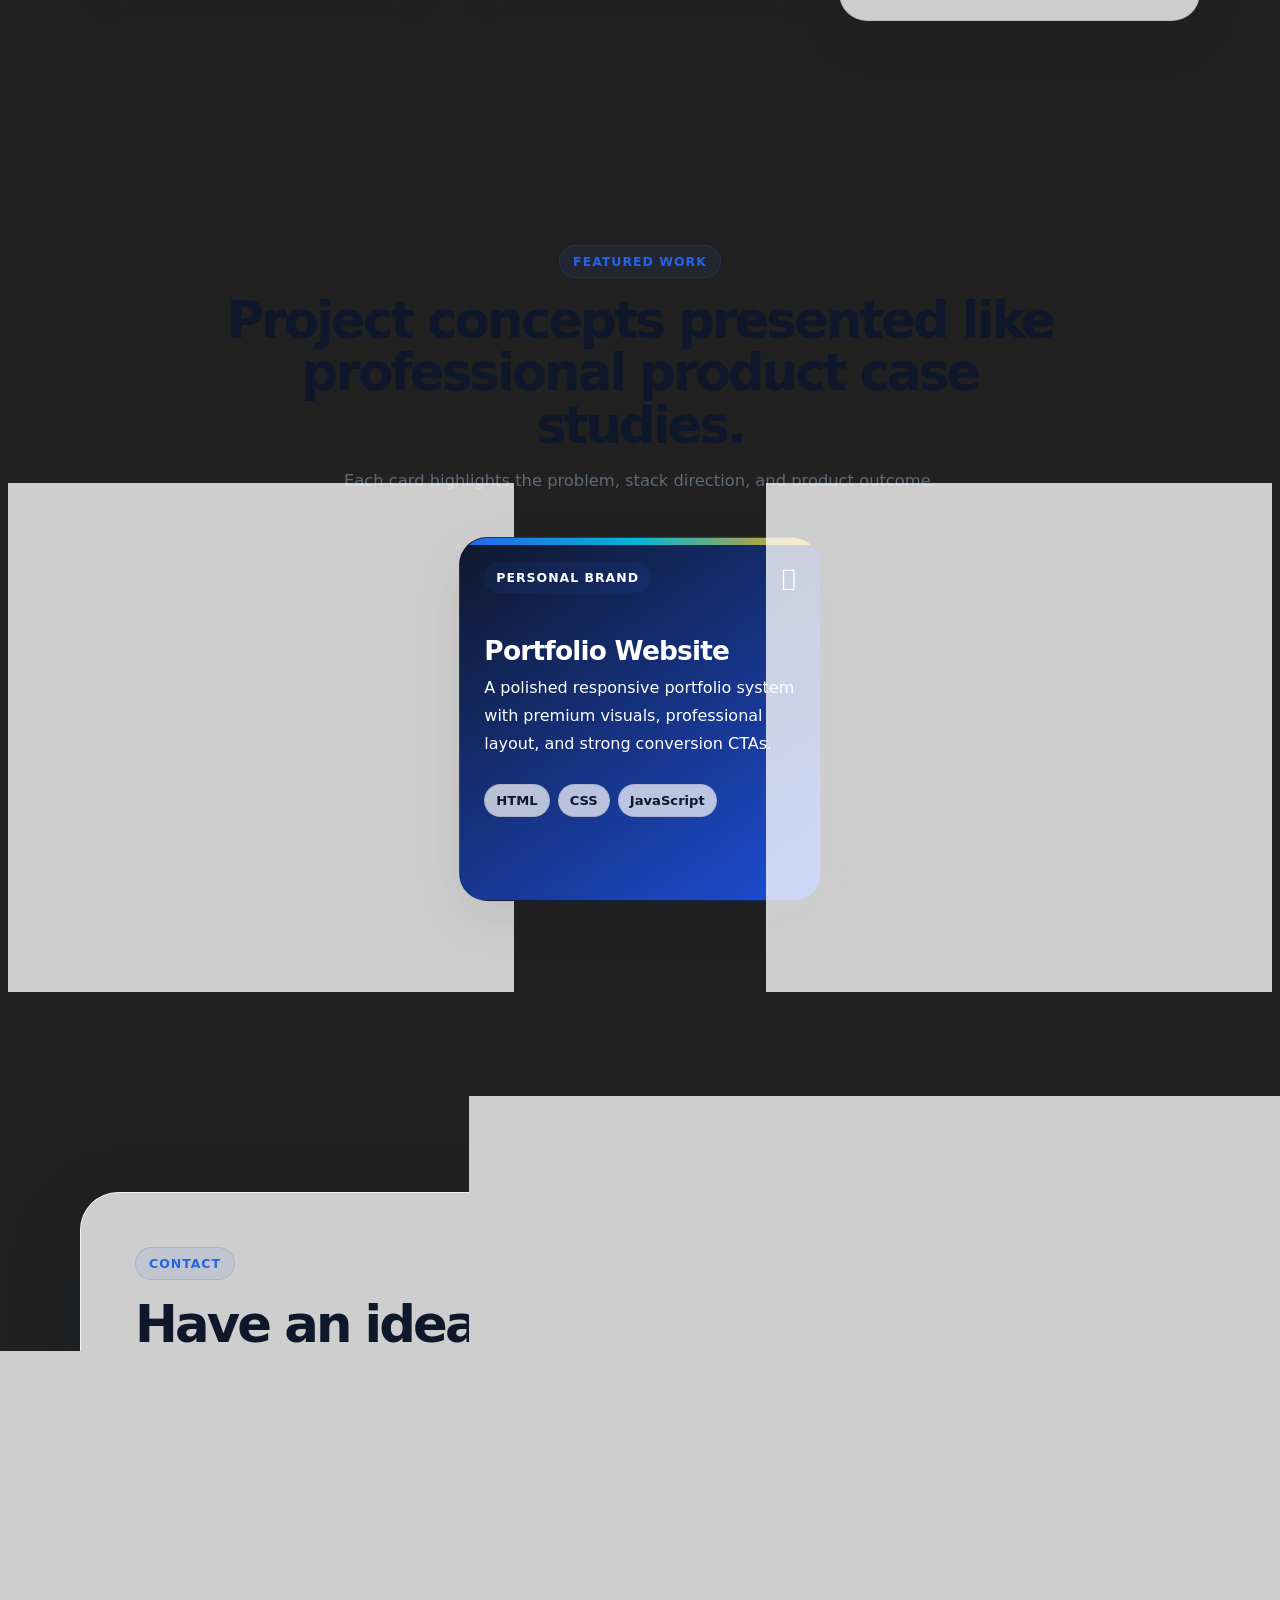
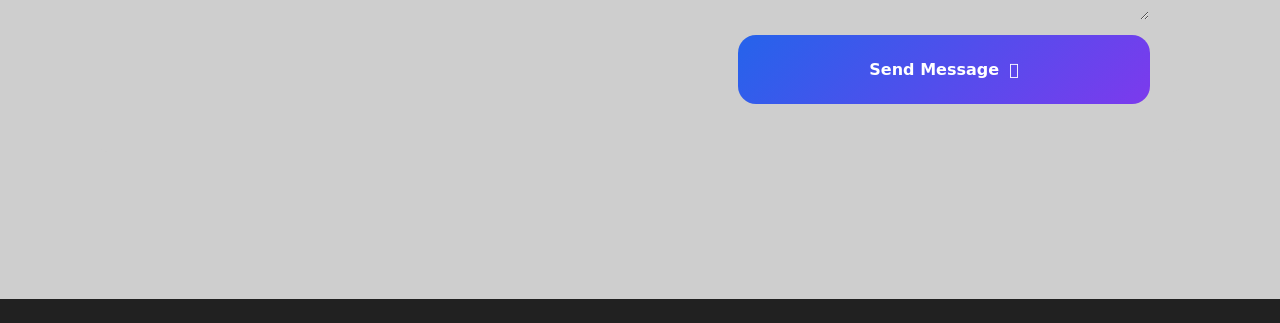
==== commit 3cfdbc2f: "Polish portfolio V5 UI" ====
--- a/indexV5.html
+++ b/indexV5.html
@@ -4,198 +4,245 @@
 <head>
     <meta charset="UTF-8">
     <meta name="viewport" content="width=device-width, initial-scale=1.0">
+    <link rel="preconnect" href="https://cdnjs.cloudflare.com">
     <link rel="stylesheet" href="https://cdnjs.cloudflare.com/ajax/libs/font-awesome/6.7.2/css/all.min.css" integrity="sha512-Evv84Mr4kqVGRNSgIGL/F/aIDqQb7xQ2vcrdIwxfjThSH8CSR7PBEakCr51Ck+w+/U6swU2Im1vVX0SVk9ABhg==" crossorigin="anonymous" referrerpolicy="no-referrer" />
-    <link rel="stylesheet" href="https://cdnjs.cloudflare.com/ajax/libs/font-awesome/6.7.2/css/all.min.css"
-        integrity="sha512-Evv84Mr4kqVGRNSgIGL/F/aIDqQb7xQ2vcrdIwxfjThSH8CSR7PBEakCr51Ck+w+/U6swU2Im1vVX0SVk9ABhg=="
-        crossorigin="anonymous" referrerpolicy="no-referrer" />
-    <title>Shafaq Ali | Portfolio V5</title>
+    <title>Shafaq Ali | Full Stack Developer</title>
     <link rel="stylesheet" href="style.css">
 </head>
 
-<body>
-    <div class="nav">
-        <header>
-            <div class="logo">Shafaqali.</div>
-            <div class="menu-toggle"><i class="fa-solid fa-bars"></i></div>
-            <ul id="menu">
+<body class="v5-page">
+    <div class="v5-nav">
+        <header class="v5-header">
+            <a class="v5-logo" href="#Home" aria-label="Shafaq Ali home">
+                <span>SA</span>
+                <strong>Shafaq Ali</strong>
+            </a>
+            <button class="menu-toggle v5-menu-toggle" type="button" aria-label="Open navigation menu">
+                <i class="fa-solid fa-bars"></i>
+            </button>
+            <ul id="menu" class="v5-menu">
                 <li><a href="#Home">Home</a></li>
                 <li><a href="#About">About</a></li>
                 <li><a href="#Skills">Skills</a></li>
-                <li><a href="#Project">Project</a></li>
+                <li><a href="#Project">Projects</a></li>
                 <li><a href="#Contact">Contact</a></li>
             </ul>
         </header>
     </div>
-    <!-- home section -->
-    <section id="Home" class="hero-v5">
-        <div class="hero-v5__glow hero-v5__glow--gold"></div>
-        <div class="hero-v5__glow hero-v5__glow--blue"></div>
-
-        <div class="hero-v5__content">
-            <div class="hero-v5__copy">
-                <span class="hero-v5__eyebrow">Available for frontend projects</span>
-                <p class="hero-v5__intro">Hey, I'm Shafaq Ali</p>
-                <h1>I build polished web experiences that feel fast, clean, and memorable.</h1>
-                <p class="hero-v5__role"><span id="text-changing">Web Developer</span></p>
-                <p class="hero-v5__description">
-                    A creative web developer focused on responsive interfaces, smooth interactions,
-                    and practical digital products built with HTML, CSS, JavaScript, and React.
-                </p>
-
-                <div class="hero-v5__actions">
-                    <a href="#Project" class="hero-v5__btn hero-v5__btn--primary">View Projects</a>
-                    <a href="#Contact" class="hero-v5__btn hero-v5__btn--ghost">Contact Me</a>
-                </div>
-
-                <ul class="hero-v5__socials" aria-label="Social links">
-                    <li><a href="https://github.com/shafaqali"><i class="fa-brands fa-github"></i> GitHub</a></li>
-                    <li><a href="https://www.linkedin.com/in/shafaq-ali-0a7161277?utm_source=share&utm_campaign=share_via&utm_content=profile&utm_medium=android_app"><i class="fa-brands fa-linkedin"></i> LinkedIn</a></li>
-                    <li><a href="https://x.com/ShafaqA22719432"><i class="fa-brands fa-twitter"></i> Twitter</a></li>
-                </ul>
-            </div>
-
-            <div class="hero-v5__visual" aria-label="Shafaq Ali profile highlight">
-                <div class="hero-v5__orbit hero-v5__orbit--one"></div>
-                <div class="hero-v5__orbit hero-v5__orbit--two"></div>
-                <div class="hero-v5__profile-card">
-                    <img src="shafaqimg.jpeg" alt="Shafaq Ali profile portrait">
-                    <div class="hero-v5__profile-info">
-                        <strong>Shafaq Ali</strong>
-                        <span>Frontend Developer</span>
-                    </div>
-                </div>
-                <div class="hero-v5__metric hero-v5__metric--top">
-                    <strong>5+</strong>
-                    <span>Core skills</span>
-                </div>
-                <div class="hero-v5__metric hero-v5__metric--bottom">
-                    <strong>3</strong>
-                    <span>Featured projects</span>
-                </div>
-            </div>
-        </div>
-    </section>
-    <!-- about section -->
-    <section id="About">
-        <div class="about">
-            <h1>About Me</h1>
-            <p>Learn more about my background and experience</p>
-            <div class="about-container">
-                <div class="about-img">
-                    <img src="shafaqimg.jpeg" alt="Profile Picture">
-                </div>
-                <div class="about-text">
-                    <p>Hi, I'm Shafaq Ali, a passionate web developer with a knack for creating beautiful and
-                        functional websites. I love coding and enjoy turning ideas into reality through my
-                        projects.</p>
-                    <p>With a strong foundation in HTML, CSS, and JavaScript, I strive to build responsive and
-                        user-friendly web applications. My goal is to continuously learn and improve my skills while
-                        delivering high-quality work.</p>
-                    <p>When I'm not coding, you can find me exploring new technologies, reading tech blogs, or
-                        contributing to open-source projects.</p>
-                </div>
-
-
-
-            </div>
-    </section>
-    <!-- skills section -->
-    <section id="Skills">
-        <div class="skills">
-            <h1>My Skills</h1>
-            <p>Check out the technologies I work with</p>
-
-            <div class="skills-container">
-                <div class="skill-card">
-                    <img src="https://cdn-icons-png.flaticon.com/512/732/732212.png" alt="HTML">
-                    <h3>HTML</h3>
-                </div>
-                <div class="skill-card">
-                    <img src="https://cdn-icons-png.flaticon.com/512/732/732190.png" alt="CSS">
-                    <h3>CSS</h3>
-                </div>
-                <div class="skill-card">
-                    <img src="https://cdn-icons-png.flaticon.com/512/5968/5968292.png" alt="JavaScript">
-                    <h3>JavaScript</h3>
-                </div>
-                <div class="skill-card">
-                    <img src="https://cdn-icons-png.flaticon.com/512/919/919830.png" alt="React">
-                    <h3>React</h3>
-                </div>
-                <div class="skill-card">
-                    <img src="https://cdn-icons-png.flaticon.com/512/919/919825.png" alt="Node.js">
-                    <h3>Node.js</h3>
-                </div>
-
-            </div>
-        </div>
-    </section>
-
-    <!-- projects section -->
-    <section id="Project">
-        <div class="project">
-
-            <h1>My Projects</h1>
-            <p>Here are some of the projects I've worked on</p>
-
-            <div class="projects-container">
-
-                <div class="project-card">
-                    <img src="https://via.placeholder.com/300x200.png?text=Chat+App" alt="Project 1">
-                    <div class="project-info">
-                        <h3>AI Chat App</h3>
-                        <p>A modern AI-powered chat app with voice and text input, built using Node.js and OpenAI.
-                        </p>
-                    </div>
-                </div>
-
-                <div class="project-card">
-                    <img src="https://via.placeholder.com/300x200.png?text=Portfolio" alt="Project 2">
-                    <div class="project-info">
-                        <h3>Portfolio Website</h3>
-                        <p>A beautifully animated personal portfolio with responsive design and modern UI.</p>
-                    </div>
-                </div>
-
-                <div class="project-card">
-                    <img src="https://via.placeholder.com/300x200.png?text=Video+Clip+App" alt="Project 3">
-                    <div class="project-info">
-                        <h3>Video Reels Converter</h3>
-                        <p>A web app that converts long videos into 30-sec clips for reels, using JavaScript and
-                            FFmpeg.</p>
-                    </div>
-                </div>
-            </div>
-        </div>
-    </section>
-
-    <!-- contact section -->
-    <section id="Contact">
-        <div class="contact">
-            <div class="contact-Info">
-                <h2>Contact Me</h2>
-                <p class="description">Feel free to reach out for collaborations or just a friendly hello! 😊</p>
-
-                <div class="contact-info2">
-                    <p><span>Email:</span> alishafaq782@gmail.com</p>
-                    <p><span>Phone:</span> +91 8419974225</p>
-                </div>
-
-                <a href="your-resume.pdf" download class="download-btn">📄Resume</a>
-            </div>
-
-            <div class="contact-form">
-                <form  action="https://formsubmit.co/alishafaq782@gmail.com" method="POST">
-                    <input type="text" placeholder="Your Name" name="Name" required />
-                    <input type="email" placeholder="Your Email" name="Email" required />
-                    <textarea placeholder="Your Message" rows="4" name="Message" required></textarea>
-                    <button type="submit" value="submit" >Send Message</button>
+
+    <main>
+        <!-- home section -->
+        <section id="Home" class="v5-hero">
+            <div class="v5-hero__aurora v5-hero__aurora--blue"></div>
+            <div class="v5-hero__aurora v5-hero__aurora--gold"></div>
+            <div class="v5-hero__grid"></div>
+
+            <div class="v5-hero__inner">
+                <div class="v5-hero__content">
+                    <span class="v5-kicker"><i class="fa-solid fa-bolt"></i> Full Stack Developer Portfolio V5</span>
+                    <h1>Building premium digital products with clean code, sharp UI, and scalable systems.</h1>
+                    <p class="v5-typing">I work as a <span id="text-changing">Full Stack Developer</span></p>
+                    <p class="v5-hero__lead">
+                        Hi, I am Shafaq Ali. I craft modern web experiences using strong frontend fundamentals,
+                        reliable backend thinking, and a product-focused eye for performance, accessibility, and polish.
+                    </p>
+
+                    <div class="v5-hero__actions" aria-label="Primary actions">
+                        <a href="#Project" class="v5-btn v5-btn--primary">
+                            <span>Explore Work</span>
+                            <i class="fa-solid fa-arrow-right"></i>
+                        </a>
+                        <a href="#Contact" class="v5-btn v5-btn--secondary">
+                            <i class="fa-regular fa-paper-plane"></i>
+                            <span>Start a Project</span>
+                        </a>
+                    </div>
+
+                    <div class="v5-trustbar" aria-label="Portfolio highlights">
+                        <div>
+                            <strong>React</strong>
+                            <span>Frontend</span>
+                        </div>
+                        <div>
+                            <strong>Node.js</strong>
+                            <span>Backend</span>
+                        </div>
+                        <div>
+                            <strong>UI/UX</strong>
+                            <span>Design polish</span>
+                        </div>
+                    </div>
+                </div>
+
+                <div class="v5-hero__showcase" aria-label="Developer dashboard preview">
+                    <div class="v5-window v5-window--main">
+                        <div class="v5-window__bar">
+                            <span></span><span></span><span></span>
+                            <p>portfolio.dashboard</p>
+                        </div>
+                        <div class="v5-profile-panel">
+                            <img src="shafaqimg.jpeg" alt="Shafaq Ali profile portrait">
+                            <div>
+                                <span class="v5-status"><i class="fa-solid fa-circle"></i> Available</span>
+                                <h2>Shafaq Ali</h2>
+                                <p>Full Stack Developer</p>
+                            </div>
+                        </div>
+                        <div class="v5-code-card">
+                            <pre><code>const developer = {
+  focus: "clean UI + scalable logic",
+  stack: ["HTML", "CSS", "JavaScript", "React", "Node.js"],
+  mission: "ship reliable web products"
+};</code></pre>
+                        </div>
+                    </div>
+
+                    <div class="v5-floating-card v5-floating-card--top">
+                        <i class="fa-solid fa-gauge-high"></i>
+                        <div>
+                            <strong>Performance-first</strong>
+                            <span>Fast, responsive layouts</span>
+                        </div>
+                    </div>
+                    <div class="v5-floating-card v5-floating-card--bottom">
+                        <i class="fa-solid fa-shield-halved"></i>
+                        <div>
+                            <strong>Production mindset</strong>
+                            <span>Clean structure & UX details</span>
+                        </div>
+                    </div>
+                </div>
+            </div>
+        </section>
+
+        <!-- about section -->
+        <section id="About" class="v5-section v5-about">
+            <div class="v5-section__heading">
+                <span>About Me</span>
+                <h2>Developer who blends product design with practical engineering.</h2>
+                <p>I enjoy turning ideas into responsive, polished, and maintainable web applications.</p>
+            </div>
+
+            <div class="v5-about__layout">
+                <div class="v5-about__image-card">
+                    <img src="shafaqimg.jpeg" alt="Shafaq Ali">
+                    <div class="v5-about__badge">Open to collaborations</div>
+                </div>
+                <div class="v5-about__copy">
+                    <p>
+                        I build user-friendly websites with thoughtful layouts, smooth interactions, and strong
+                        attention to detail. My focus is to make every screen feel professional, fast, and easy to use.
+                    </p>
+                    <p>
+                        I work across HTML, CSS, JavaScript, React, and Node.js, and I keep improving my craft by
+                        learning modern patterns, building projects, and exploring practical full-stack workflows.
+                    </p>
+                    <div class="v5-about__cards">
+                        <article>
+                            <i class="fa-solid fa-layer-group"></i>
+                            <h3>Frontend craft</h3>
+                            <p>Pixel-aware layouts, responsive UI, and interactive experiences.</p>
+                        </article>
+                        <article>
+                            <i class="fa-solid fa-server"></i>
+                            <h3>Backend basics</h3>
+                            <p>Node.js thinking for APIs, data flow, and app structure.</p>
+                        </article>
+                    </div>
+                </div>
+            </div>
+        </section>
+
+        <!-- skills section -->
+        <section id="Skills" class="v5-section v5-skills">
+            <div class="v5-section__heading">
+                <span>Skill System</span>
+                <h2>A focused toolkit for modern full-stack web development.</h2>
+                <p>Clean fundamentals, modern frontend frameworks, backend awareness, and UI polish.</p>
+            </div>
+
+            <div class="v5-skills__grid">
+                <article class="v5-skill-card"><i class="fa-brands fa-html5"></i><h3>HTML</h3><p>Semantic, accessible page structure.</p></article>
+                <article class="v5-skill-card"><i class="fa-brands fa-css3-alt"></i><h3>CSS</h3><p>Responsive systems, animations, and clean visual hierarchy.</p></article>
+                <article class="v5-skill-card"><i class="fa-brands fa-js"></i><h3>JavaScript</h3><p>Interactive features and dynamic user flows.</p></article>
+                <article class="v5-skill-card"><i class="fa-brands fa-react"></i><h3>React</h3><p>Component-based UI for scalable interfaces.</p></article>
+                <article class="v5-skill-card"><i class="fa-brands fa-node-js"></i><h3>Node.js</h3><p>Backend logic, server thinking, and APIs.</p></article>
+                <article class="v5-skill-card"><i class="fa-solid fa-wand-magic-sparkles"></i><h3>UI/UX</h3><p>Professional polish inspired by enterprise product teams.</p></article>
+            </div>
+        </section>
+
+        <!-- projects section -->
+        <section id="Project" class="v5-section v5-projects">
+            <div class="v5-section__heading">
+                <span>Featured Work</span>
+                <h2>Project concepts presented like professional product case studies.</h2>
+                <p>Each card highlights the problem, stack direction, and product outcome.</p>
+            </div>
+
+            <div class="v5-projects__grid">
+                <article class="v5-project-card">
+                    <div class="v5-project-card__top">
+                        <span>AI Product</span>
+                        <i class="fa-solid fa-comments"></i>
+                    </div>
+                    <h3>AI Chat App</h3>
+                    <p>A modern AI-powered chat experience with clean conversation UI, voice-ready thinking, and Node.js integration direction.</p>
+                    <div class="v5-tags"><span>Node.js</span><span>OpenAI</span><span>UX</span></div>
+                </article>
+                <article class="v5-project-card v5-project-card--featured">
+                    <div class="v5-project-card__top">
+                        <span>Personal Brand</span>
+                        <i class="fa-solid fa-display"></i>
+                    </div>
+                    <h3>Portfolio Website</h3>
+                    <p>A polished responsive portfolio system with premium visuals, professional layout, and strong conversion CTAs.</p>
+                    <div class="v5-tags"><span>HTML</span><span>CSS</span><span>JavaScript</span></div>
+                </article>
+                <article class="v5-project-card">
+                    <div class="v5-project-card__top">
+                        <span>Creator Tool</span>
+                        <i class="fa-solid fa-film"></i>
+                    </div>
+                    <h3>Video Reels Converter</h3>
+                    <p>A web app concept for turning long videos into short reel-ready clips with simple controls and creator-friendly workflow.</p>
+                    <div class="v5-tags"><span>JavaScript</span><span>FFmpeg</span><span>Tooling</span></div>
+                </article>
+            </div>
+        </section>
+
+        <!-- contact section -->
+        <section id="Contact" class="v5-section v5-contact">
+            <div class="v5-contact__panel">
+                <div class="v5-contact__content">
+                    <span>Contact</span>
+                    <h2>Have an idea? Let us turn it into a clean, professional web experience.</h2>
+                    <p>Send a message for collaborations, portfolio feedback, or full-stack web project work.</p>
+                    <div class="v5-contact__details">
+                        <a href="mailto:alishafaq782@gmail.com"><i class="fa-solid fa-envelope"></i> alishafaq782@gmail.com</a>
+                        <a href="tel:+918419974225"><i class="fa-solid fa-phone"></i> +91 8419974225</a>
+                    </div>
+                </div>
+
+                <form class="v5-contact__form" action="https://formsubmit.co/alishafaq782@gmail.com" method="POST">
+                    <label>
+                        <span>Your Name</span>
+                        <input type="text" name="Name" placeholder="Enter your name" required>
+                    </label>
+                    <label>
+                        <span>Your Email</span>
+                        <input type="email" name="Email" placeholder="Enter your email" required>
+                    </label>
+                    <label>
+                        <span>Project Message</span>
+                        <textarea name="Message" rows="5" placeholder="Tell me what you want to build" required></textarea>
+                    </label>
+                    <button type="submit">Send Message <i class="fa-solid fa-arrow-right"></i></button>
                 </form>
             </div>
-        </div>
-    </section>
-
+        </section>
+    </main>
 
     <script src="script.js"></script>
 </body>
-</html>+
+</html>
--- a/style.css
+++ b/style.css
@@ -780,329 +780,862 @@
     }
 } */
 
-/* indexV5 hero refresh */
-.hero-v5 {
+/* indexV5 professional portfolio refresh */
+.v5-page {
+    --v5-bg: #f7f9fc;
+    --v5-surface: rgba(255, 255, 255, 0.82);
+    --v5-surface-strong: #ffffff;
+    --v5-ink: #0f172a;
+    --v5-muted: #5f6b7a;
+    --v5-line: rgba(15, 23, 42, 0.12);
+    --v5-blue: #2563eb;
+    --v5-cyan: #06b6d4;
+    --v5-green: #16a34a;
+    --v5-gold: #f59e0b;
+    --v5-purple: #7c3aed;
+    --v5-shadow: 0 24px 80px rgba(15, 23, 42, 0.14);
+    background: var(--v5-bg);
+    color: var(--v5-ink);
+}
+
+.v5-page * {
+    font-family: Inter, ui-sans-serif, system-ui, -apple-system, BlinkMacSystemFont, "Segoe UI", sans-serif;
+}
+
+.v5-nav {
+    position: fixed;
+    inset: 16px 0 auto;
+    z-index: 1000;
+    width: 100%;
+    pointer-events: none;
+}
+
+.v5-header {
+    width: min(1180px, calc(100% - 32px));
+    margin: 0 auto;
+    padding: 10px 12px;
+    border: 1px solid rgba(255, 255, 255, 0.72);
+    border-radius: 24px;
+    background: rgba(255, 255, 255, 0.78);
+    box-shadow: 0 20px 60px rgba(15, 23, 42, 0.12);
+    backdrop-filter: blur(24px);
+    pointer-events: auto;
+}
+
+.v5-logo {
+    display: inline-flex;
+    align-items: center;
+    gap: 10px;
+    color: var(--v5-ink);
+    text-decoration: none;
+}
+
+.v5-logo span {
+    display: grid;
+    width: 42px;
+    height: 42px;
+    place-items: center;
+    color: #fff;
+    border-radius: 14px;
+    background: linear-gradient(135deg, var(--v5-blue), var(--v5-purple));
+    font-weight: 900;
+    box-shadow: 0 12px 26px rgba(37, 99, 235, 0.28);
+}
+
+.v5-logo strong {
+    font-size: 1.04rem;
+    letter-spacing: -0.02em;
+}
+
+.v5-menu {
+    width: auto;
+    margin: 0;
+    margin-left: auto;
+    align-items: center;
+    gap: 6px;
+}
+
+.v5-menu li {
+    margin: 0;
+}
+
+.v5-menu li a {
+    display: inline-flex;
+    align-items: center;
+    min-height: 42px;
+    padding: 0 16px;
+    color: #334155;
+    border-radius: 999px;
+    font-size: 0.95rem;
+    font-weight: 700;
+    letter-spacing: -0.01em;
+}
+
+.v5-menu li a:hover {
+    color: var(--v5-blue);
+    background: rgba(37, 99, 235, 0.08);
+}
+
+.v5-menu li a::after {
+    display: none;
+}
+
+.v5-menu-toggle {
+    color: var(--v5-ink);
+    border: 0;
+    background: rgba(37, 99, 235, 0.08);
+    border-radius: 14px;
+    width: 44px;
+    height: 44px;
+}
+
+.v5-page #Home.v5-hero {
+    display: block;
+    align-items: initial;
+    justify-content: initial;
+    flex-direction: initial;
+}
+
+.v5-hero {
     position: relative;
+    isolation: isolate;
     overflow: hidden;
-    isolation: isolate;
     min-height: 100vh;
-    padding: 110px 7vw 70px;
+    padding: 132px 24px 84px;
     background:
-        radial-gradient(circle at 12% 18%, rgba(234, 173, 6, 0.24), transparent 34%),
-        radial-gradient(circle at 82% 20%, rgba(82, 131, 255, 0.18), transparent 30%),
-        linear-gradient(135deg, #171717 0%, #212121 48%, #111111 100%);
-}
-
-.hero-v5::before {
-    content: '';
+        radial-gradient(circle at 16% 12%, rgba(37, 99, 235, 0.2), transparent 28%),
+        radial-gradient(circle at 78% 18%, rgba(6, 182, 212, 0.2), transparent 26%),
+        linear-gradient(180deg, #eef5ff 0%, #f8fbff 48%, #ffffff 100%);
+}
+
+.v5-hero__grid {
     position: absolute;
     inset: 0;
+    z-index: -3;
+    opacity: 0.5;
+    background-image:
+        linear-gradient(rgba(37, 99, 235, 0.08) 1px, transparent 1px),
+        linear-gradient(90deg, rgba(37, 99, 235, 0.08) 1px, transparent 1px);
+    background-size: 72px 72px;
+    mask-image: linear-gradient(to bottom, #000 0%, transparent 86%);
+}
+
+.v5-hero__aurora {
+    position: absolute;
     z-index: -2;
-    opacity: 0.18;
-    background-image:
-        linear-gradient(rgba(255, 255, 255, 0.08) 1px, transparent 1px),
-        linear-gradient(90deg, rgba(255, 255, 255, 0.08) 1px, transparent 1px);
-    background-size: 64px 64px;
-    mask-image: linear-gradient(to bottom, #000, transparent 88%);
-}
-
-.hero-v5__glow {
-    position: absolute;
-    z-index: -1;
-    width: 280px;
-    height: 280px;
-    border-radius: 50%;
-    filter: blur(22px);
-    opacity: 0.45;
-}
-
-.hero-v5__glow--gold {
-    left: -90px;
+    width: 430px;
+    height: 430px;
+    border-radius: 999px;
+    filter: blur(42px);
+    opacity: 0.36;
+}
+
+.v5-hero__aurora--blue {
+    left: -140px;
+    top: 22%;
+    background: var(--v5-blue);
+}
+
+.v5-hero__aurora--gold {
+    right: -120px;
     bottom: 10%;
-    background: rgba(234, 173, 6, 0.34);
-}
-
-.hero-v5__glow--blue {
-    right: -80px;
-    top: 16%;
-    background: rgba(57, 107, 255, 0.24);
-}
-
-.hero-v5__content {
+    background: var(--v5-gold);
+}
+
+.v5-hero__inner {
     display: grid;
-    grid-template-columns: minmax(0, 1.1fr) minmax(320px, 0.9fr);
+    grid-template-columns: minmax(0, 1.05fr) minmax(360px, 0.95fr);
     align-items: center;
-    gap: 56px;
+    gap: 72px;
     width: min(1180px, 100%);
     margin: 0 auto;
 }
 
-.hero-v5__copy {
-    color: #fff;
-}
-
-.hero-v5__eyebrow {
+.v5-kicker,
+.v5-section__heading span,
+.v5-contact__content > span {
     display: inline-flex;
     align-items: center;
     gap: 8px;
-    margin-bottom: 20px;
-    padding: 8px 14px;
-    color: #f6d875;
-    background: rgba(234, 173, 6, 0.1);
-    border: 1px solid rgba(234, 173, 6, 0.32);
+    width: fit-content;
+    color: var(--v5-blue);
+    border: 1px solid rgba(37, 99, 235, 0.18);
     border-radius: 999px;
-    font-size: 0.92rem;
-    letter-spacing: 0.04em;
+    background: rgba(37, 99, 235, 0.08);
+    padding: 8px 13px;
+    font-size: 0.78rem;
+    font-weight: 900;
+    letter-spacing: 0.08em;
     text-transform: uppercase;
 }
 
-.hero-v5__intro {
-    color: #d9d9d9;
-    font-size: clamp(1.1rem, 2vw, 1.35rem);
-    margin-bottom: 12px;
-}
-
-.hero-v5 h1 {
-    max-width: 760px;
-    margin: 0;
-    color: #fff;
-    font-size: clamp(2.8rem, 7vw, 5.9rem);
-    line-height: 0.98;
-    letter-spacing: -0.08em;
-}
-
-.hero-v5__role {
-    margin: 22px 0 18px;
-    color: #eaad06;
-    font-size: clamp(1.35rem, 3vw, 2rem);
-    font-weight: 700;
-}
-
-.hero-v5__description {
-    max-width: 650px;
-    color: #c7c7c7;
+.v5-hero h1 {
+    max-width: 780px;
+    margin: 22px 0 0;
+    color: var(--v5-ink);
+    font-size: clamp(3rem, 7vw, 6.7rem);
+    line-height: 0.92;
+    letter-spacing: -0.085em;
+}
+
+.v5-typing {
+    margin: 24px 0 16px;
+    color: #1e293b;
+    font-size: clamp(1.25rem, 2.4vw, 1.8rem);
+    font-weight: 800;
+}
+
+.v5-typing span {
+    color: var(--v5-blue);
+}
+
+.v5-hero__lead,
+.v5-section__heading p,
+.v5-about__copy p,
+.v5-project-card p,
+.v5-contact__content p,
+.v5-skill-card p {
+    color: var(--v5-muted);
+    line-height: 1.75;
+}
+
+.v5-hero__lead {
+    max-width: 690px;
     font-size: 1.08rem;
-    line-height: 1.8;
-}
-
-.hero-v5__actions,
-.hero-v5__socials {
+}
+
+.v5-hero__actions {
     display: flex;
     flex-wrap: wrap;
-    align-items: center;
     gap: 14px;
-}
-
-.hero-v5__actions {
-    margin-top: 34px;
-}
-
-.hero-v5__btn {
+    margin: 34px 0 28px;
+}
+
+.v5-btn {
     display: inline-flex;
     align-items: center;
     justify-content: center;
-    min-width: 150px;
-    padding: 14px 22px;
-    border-radius: 999px;
+    gap: 10px;
+    min-height: 54px;
+    padding: 0 22px;
+    border-radius: 18px;
+    font-weight: 900;
+    text-decoration: none;
+    transition: transform 0.24s ease, box-shadow 0.24s ease, border-color 0.24s ease;
+}
+
+.v5-btn:hover {
+    transform: translateY(-3px);
+}
+
+.v5-btn--primary {
+    color: #fff;
+    background: linear-gradient(135deg, var(--v5-blue), var(--v5-purple));
+    box-shadow: 0 20px 42px rgba(37, 99, 235, 0.32);
+}
+
+.v5-btn--secondary {
+    color: var(--v5-ink);
+    border: 1px solid var(--v5-line);
+    background: rgba(255, 255, 255, 0.75);
+}
+
+.v5-trustbar {
+    display: grid;
+    grid-template-columns: repeat(3, minmax(0, 1fr));
+    gap: 12px;
+    max-width: 660px;
+}
+
+.v5-trustbar div,
+.v5-floating-card,
+.v5-skill-card,
+.v5-project-card,
+.v5-about__cards article {
+    border: 1px solid rgba(15, 23, 42, 0.1);
+    background: rgba(255, 255, 255, 0.78);
+    box-shadow: 0 18px 48px rgba(15, 23, 42, 0.08);
+    backdrop-filter: blur(18px);
+}
+
+.v5-trustbar div {
+    padding: 16px;
+    border-radius: 20px;
+}
+
+.v5-trustbar strong {
+    display: block;
+    color: var(--v5-ink);
+    font-size: 1.08rem;
+}
+
+.v5-trustbar span {
+    display: block;
+    margin-top: 4px;
+    color: var(--v5-muted);
+    font-size: 0.86rem;
+}
+
+.v5-hero__showcase {
+    position: relative;
+    min-height: 650px;
+}
+
+.v5-window {
+    position: relative;
+    overflow: hidden;
+    border: 1px solid rgba(255, 255, 255, 0.85);
+    border-radius: 34px;
+    background: linear-gradient(145deg, rgba(255, 255, 255, 0.94), rgba(239, 246, 255, 0.78));
+    box-shadow: var(--v5-shadow);
+}
+
+.v5-window--main {
+    padding: 18px;
+}
+
+.v5-window__bar {
+    display: flex;
+    align-items: center;
+    gap: 8px;
+    margin-bottom: 18px;
+}
+
+.v5-window__bar span {
+    width: 12px;
+    height: 12px;
+    border-radius: 50%;
+}
+
+.v5-window__bar span:nth-child(1) { background: #ef4444; }
+.v5-window__bar span:nth-child(2) { background: #f59e0b; }
+.v5-window__bar span:nth-child(3) { background: #22c55e; }
+
+.v5-window__bar p {
+    margin-left: 8px;
+    color: var(--v5-muted);
+    font-size: 0.86rem;
+    font-weight: 800;
+}
+
+.v5-profile-panel {
+    display: grid;
+    grid-template-columns: 132px 1fr;
+    align-items: center;
+    gap: 18px;
+    padding: 16px;
+    border-radius: 28px;
+    background: #0f172a;
+    color: #fff;
+}
+
+.v5-profile-panel img {
+    width: 132px;
+    height: 132px;
+    object-fit: cover;
+    border: 4px solid rgba(255, 255, 255, 0.78);
+    border-radius: 28px;
+}
+
+.v5-profile-panel h2 {
+    margin: 12px 0 6px;
+    color: #fff;
+    font-size: 2.2rem;
+    letter-spacing: -0.04em;
+}
+
+.v5-profile-panel p {
+    color: #cbd5e1;
     font-weight: 700;
-    text-decoration: none;
-    transition: transform 0.25s ease, border-color 0.25s ease, background 0.25s ease;
-}
-
-.hero-v5__btn:hover {
-    transform: translateY(-3px);
-}
-
-.hero-v5__btn--primary {
-    color: #151515;
-    background: #eaad06;
-    box-shadow: 0 18px 38px rgba(234, 173, 6, 0.25);
-}
-
-.hero-v5__btn--ghost {
-    color: #fff;
-    border: 1px solid rgba(255, 255, 255, 0.22);
-    background: rgba(255, 255, 255, 0.06);
-}
-
-.hero-v5__socials {
-    margin-top: 24px;
-    list-style: none;
-}
-
-.hero-v5__socials a {
+}
+
+.v5-status {
     display: inline-flex;
     align-items: center;
     gap: 8px;
-    color: #ececec;
-    padding: 10px 12px;
-    border-radius: 999px;
-    text-decoration: none;
-    background: rgba(255, 255, 255, 0.06);
-    border: 1px solid rgba(255, 255, 255, 0.1);
-}
-
-.hero-v5__visual {
+    color: #bbf7d0;
+    font-size: 0.84rem;
+    font-weight: 900;
+    text-transform: uppercase;
+    letter-spacing: 0.08em;
+}
+
+.v5-status i {
+    color: #22c55e;
+    font-size: 0.56rem;
+}
+
+.v5-code-card {
+    margin-top: 18px;
+    padding: 18px;
+    color: #dbeafe;
+    border-radius: 28px;
+    background: linear-gradient(135deg, #111827, #172554);
+}
+
+.v5-code-card pre {
+    overflow-x: auto;
+    margin: 0;
+    white-space: pre-wrap;
+    font-size: 0.92rem;
+    line-height: 1.7;
+}
+
+.v5-floating-card {
+    position: absolute;
+    display: flex;
+    align-items: center;
+    gap: 12px;
+    width: 250px;
+    padding: 16px;
+    border-radius: 24px;
+}
+
+.v5-floating-card i {
+    display: grid;
+    width: 44px;
+    height: 44px;
+    flex: 0 0 44px;
+    place-items: center;
+    color: #fff;
+    border-radius: 16px;
+    background: linear-gradient(135deg, var(--v5-blue), var(--v5-cyan));
+}
+
+.v5-floating-card strong,
+.v5-floating-card span {
+    display: block;
+}
+
+.v5-floating-card strong {
+    color: var(--v5-ink);
+}
+
+.v5-floating-card span {
+    margin-top: 3px;
+    color: var(--v5-muted);
+    font-size: 0.86rem;
+}
+
+.v5-floating-card--top {
+    top: 34px;
+    right: -16px;
+}
+
+.v5-floating-card--bottom {
+    left: -24px;
+    bottom: 72px;
+}
+
+.v5-section {
+    padding: 96px 24px;
+    background: #fff;
+}
+
+.v5-section:nth-of-type(odd) {
+    background: #f8fbff;
+}
+
+.v5-section__heading {
+    width: min(860px, 100%);
+    margin: 0 auto 42px;
+    text-align: center;
+}
+
+.v5-section__heading span {
+    margin: 0 auto 16px;
+}
+
+.v5-section__heading h2,
+.v5-contact__content h2 {
+    color: var(--v5-ink);
+    font-size: clamp(2rem, 4vw, 3.8rem);
+    line-height: 1.02;
+    letter-spacing: -0.055em;
+}
+
+.v5-section__heading p {
+    margin: 16px auto 0;
+    max-width: 680px;
+    font-size: 1.02rem;
+}
+
+.v5-about__layout {
+    display: grid;
+    grid-template-columns: minmax(280px, 0.75fr) 1fr;
+    gap: 38px;
+    width: min(1120px, 100%);
+    margin: 0 auto;
+    align-items: center;
+}
+
+.v5-about__image-card {
     position: relative;
-    display: grid;
-    place-items: center;
-    min-height: 560px;
-}
-
-.hero-v5__orbit {
-    position: absolute;
-    border-radius: 50%;
-    border: 1px solid rgba(234, 173, 6, 0.3);
-}
-
-.hero-v5__orbit--one {
-    width: min(42vw, 480px);
-    height: min(42vw, 480px);
-    animation: spinOrbit 18s linear infinite;
-}
-
-.hero-v5__orbit--two {
-    width: min(32vw, 360px);
-    height: min(32vw, 360px);
-    border-style: dashed;
-    border-color: rgba(255, 255, 255, 0.18);
-    animation: spinOrbit 12s linear infinite reverse;
-}
-
-.hero-v5__profile-card {
-    position: relative;
-    z-index: 2;
-    width: min(78vw, 350px);
-    padding: 18px;
-    border: 1px solid rgba(255, 255, 255, 0.18);
+    padding: 16px;
     border-radius: 34px;
-    background: linear-gradient(145deg, rgba(255, 255, 255, 0.18), rgba(255, 255, 255, 0.05));
-    box-shadow: 0 28px 90px rgba(0, 0, 0, 0.42);
-    backdrop-filter: blur(18px);
-}
-
-.hero-v5__profile-card img {
+    background: linear-gradient(145deg, #dbeafe, #ffffff);
+    box-shadow: var(--v5-shadow);
+}
+
+.v5-about__image-card img {
     display: block;
     width: 100%;
-    aspect-ratio: 1;
+    aspect-ratio: 4 / 5;
     object-fit: cover;
     border-radius: 26px;
-    border: 3px solid rgba(234, 173, 6, 0.65);
-}
-
-.hero-v5__profile-info {
+}
+
+.v5-about__badge {
+    position: absolute;
+    right: 28px;
+    bottom: 28px;
+    padding: 10px 14px;
+    color: #fff;
+    border-radius: 999px;
+    background: linear-gradient(135deg, var(--v5-green), var(--v5-cyan));
+    font-size: 0.86rem;
+    font-weight: 900;
+}
+
+.v5-about__copy {
+    padding: 12px 0;
+}
+
+.v5-about__copy > p {
+    margin-bottom: 18px;
+    font-size: 1.04rem;
+}
+
+.v5-about__cards {
+    display: grid;
+    grid-template-columns: repeat(2, minmax(0, 1fr));
+    gap: 16px;
+    margin-top: 26px;
+}
+
+.v5-about__cards article,
+.v5-skill-card,
+.v5-project-card {
+    padding: 24px;
+    border-radius: 28px;
+}
+
+.v5-about__cards i,
+.v5-skill-card i {
+    display: grid;
+    width: 48px;
+    height: 48px;
+    place-items: center;
+    color: #fff;
+    border-radius: 16px;
+    background: linear-gradient(135deg, var(--v5-blue), var(--v5-purple));
+    font-size: 1.35rem;
+}
+
+.v5-about__cards h3,
+.v5-skill-card h3,
+.v5-project-card h3 {
+    margin: 18px 0 8px;
+    color: var(--v5-ink);
+    font-size: 1.28rem;
+    letter-spacing: -0.03em;
+}
+
+.v5-skills__grid,
+.v5-projects__grid {
+    display: grid;
+    grid-template-columns: repeat(3, minmax(0, 1fr));
+    gap: 18px;
+    width: min(1120px, 100%);
+    margin: 0 auto;
+}
+
+.v5-skill-card {
+    transition: transform 0.24s ease, box-shadow 0.24s ease;
+}
+
+.v5-skill-card:hover,
+.v5-project-card:hover {
+    transform: translateY(-6px);
+    box-shadow: 0 26px 70px rgba(15, 23, 42, 0.14);
+}
+
+.v5-project-card {
+    position: relative;
+    overflow: hidden;
+    min-height: 330px;
+    transition: transform 0.24s ease, box-shadow 0.24s ease;
+}
+
+.v5-project-card::before {
+    content: '';
+    position: absolute;
+    inset: 0 0 auto;
+    height: 7px;
+    background: linear-gradient(90deg, var(--v5-blue), var(--v5-cyan), var(--v5-gold));
+}
+
+.v5-project-card--featured {
+    color: #fff;
+    background: linear-gradient(145deg, #0f172a, #1d4ed8);
+}
+
+.v5-project-card--featured h3,
+.v5-project-card--featured .v5-project-card__top,
+.v5-project-card--featured p {
+    color: #fff;
+}
+
+.v5-project-card__top {
     display: flex;
     justify-content: space-between;
-    gap: 16px;
-    margin-top: 16px;
+    align-items: center;
+    color: var(--v5-blue);
+    font-weight: 900;
+}
+
+.v5-project-card__top span {
+    padding: 8px 12px;
+    border-radius: 999px;
+    background: rgba(37, 99, 235, 0.08);
+    font-size: 0.78rem;
+    letter-spacing: 0.08em;
+    text-transform: uppercase;
+}
+
+.v5-project-card__top i {
+    font-size: 1.45rem;
+}
+
+.v5-project-card h3 {
+    margin-top: 42px;
+    font-size: 1.65rem;
+}
+
+.v5-tags {
+    display: flex;
+    flex-wrap: wrap;
+    gap: 8px;
+    margin-top: 26px;
+}
+
+.v5-tags span {
+    padding: 8px 11px;
+    color: var(--v5-ink);
+    border: 1px solid rgba(15, 23, 42, 0.1);
+    border-radius: 999px;
+    background: rgba(255, 255, 255, 0.7);
+    font-size: 0.82rem;
+    font-weight: 800;
+}
+
+.v5-contact {
+    background: linear-gradient(180deg, #f8fbff, #eef5ff);
+}
+
+.v5-contact__panel {
+    display: grid;
+    grid-template-columns: minmax(0, 0.95fr) minmax(320px, 0.75fr);
+    gap: 28px;
+    width: min(1120px, 100%);
+    margin: 0 auto;
+    padding: 26px;
+    border: 1px solid rgba(255, 255, 255, 0.78);
+    border-radius: 38px;
+    background: rgba(255, 255, 255, 0.78);
+    box-shadow: var(--v5-shadow);
+    backdrop-filter: blur(20px);
+}
+
+.v5-contact__content {
+    padding: 28px;
+}
+
+.v5-contact__content h2 {
+    margin-top: 18px;
+}
+
+.v5-contact__content p {
+    margin-top: 18px;
+    max-width: 610px;
+    font-size: 1.04rem;
+}
+
+.v5-contact__details {
+    display: grid;
+    gap: 12px;
+    margin-top: 28px;
+}
+
+.v5-contact__details a {
+    display: inline-flex;
+    align-items: center;
+    gap: 12px;
+    color: var(--v5-ink);
+    text-decoration: none;
+    font-weight: 800;
+}
+
+.v5-contact__details i {
+    display: grid;
+    width: 38px;
+    height: 38px;
+    place-items: center;
     color: #fff;
-}
-
-.hero-v5__profile-info span {
-    color: #eaad06;
-}
-
-.hero-v5__metric {
-    position: absolute;
-    z-index: 3;
-    width: 138px;
-    padding: 16px;
+    border-radius: 14px;
+    background: var(--v5-blue);
+}
+
+.v5-contact__form {
+    display: grid;
+    gap: 14px;
+    padding: 22px;
+    border: 1px solid var(--v5-line);
+    border-radius: 30px;
+    background: #fff;
+}
+
+.v5-contact__form label {
+    display: grid;
+    gap: 8px;
+    color: var(--v5-ink);
+    font-weight: 900;
+}
+
+.v5-contact__form input,
+.v5-contact__form textarea {
+    width: 100%;
+    border: 1px solid var(--v5-line);
+    border-radius: 16px;
+    padding: 14px 16px;
+    color: var(--v5-ink);
+    background: #f8fafc;
+    font: inherit;
+    outline: none;
+}
+
+.v5-contact__form input:focus,
+.v5-contact__form textarea:focus {
+    border-color: var(--v5-blue);
+    box-shadow: 0 0 0 4px rgba(37, 99, 235, 0.12);
+}
+
+.v5-contact__form button {
+    display: inline-flex;
+    justify-content: center;
+    align-items: center;
+    gap: 10px;
+    min-height: 54px;
+    border: 0;
+    border-radius: 18px;
     color: #fff;
-    border-radius: 22px;
-    background: rgba(18, 18, 18, 0.74);
-    border: 1px solid rgba(255, 255, 255, 0.16);
-    box-shadow: 0 18px 48px rgba(0, 0, 0, 0.28);
-    backdrop-filter: blur(14px);
-}
-
-.hero-v5__metric strong {
-    display: block;
-    color: #eaad06;
-    font-size: 2rem;
-    line-height: 1;
-}
-
-.hero-v5__metric span {
-    display: block;
-    margin-top: 6px;
-    color: #d8d8d8;
-    font-size: 0.9rem;
-}
-
-.hero-v5__metric--top {
-    top: 16%;
-    right: 2%;
-}
-
-.hero-v5__metric--bottom {
-    left: 2%;
-    bottom: 18%;
-}
-
-@keyframes spinOrbit {
-    to {
-        transform: rotate(360deg);
-    }
-}
-
-@media (max-width: 900px) {
-    .hero-v5 {
-        padding-top: 96px;
-    }
-
-    .hero-v5__content {
+    background: linear-gradient(135deg, var(--v5-blue), var(--v5-purple));
+    font: inherit;
+    font-weight: 900;
+    cursor: pointer;
+}
+
+@media (max-width: 980px) {
+    .v5-hero__inner,
+    .v5-about__layout,
+    .v5-contact__panel {
         grid-template-columns: 1fr;
-        gap: 34px;
-    }
-
-    .hero-v5__visual {
-        min-height: 430px;
-    }
-
-    .hero-v5__orbit--one {
-        width: min(82vw, 430px);
-        height: min(82vw, 430px);
-    }
-
-    .hero-v5__orbit--two {
-        width: min(66vw, 330px);
-        height: min(66vw, 330px);
-    }
-}
-
-@media (max-width: 560px) {
-    .hero-v5 {
-        padding: 92px 22px 56px;
-    }
-
-    .hero-v5 h1 {
-        letter-spacing: -0.05em;
-    }
-
-    .hero-v5__btn {
-        width: 100%;
-    }
-
-    .hero-v5__socials a {
-        font-size: 0.95rem;
-    }
-
-    .hero-v5__metric {
+    }
+
+    .v5-hero__showcase {
+        min-height: auto;
+    }
+
+    .v5-floating-card {
         position: relative;
         inset: auto;
         width: 100%;
-        max-width: 180px;
-    }
-
-    .hero-v5__visual {
-        display: flex;
-        flex-wrap: wrap;
+        margin-top: 14px;
+    }
+
+    .v5-skills__grid,
+    .v5-projects__grid {
+        grid-template-columns: repeat(2, minmax(0, 1fr));
+    }
+}
+
+@media (max-width: 768px) {
+    .v5-nav .v5-header .v5-menu {
+        position: absolute;
+        top: calc(100% + 10px);
+        right: 0;
+        left: 0;
+        display: none;
+        width: 100%;
+        min-height: auto;
+        padding: 10px;
+        border: 1px solid rgba(15, 23, 42, 0.1);
+        border-radius: 20px;
+        background: rgba(255, 255, 255, 0.94);
+        box-shadow: 0 20px 50px rgba(15, 23, 42, 0.12);
+    }
+
+    .v5-nav .v5-header .v5-menu.active {
+        display: grid;
+        gap: 4px;
+    }
+
+    .v5-nav .v5-header .v5-menu a {
+        width: 100%;
         justify-content: center;
-        min-height: auto;
-        gap: 14px;
-    }
-
-    .hero-v5__orbit {
+    }
+
+    .v5-menu-toggle {
+        display: inline-grid;
+        place-items: center;
+    }
+
+    .v5-hero {
+        padding-top: 116px;
+    }
+
+    .v5-trustbar,
+    .v5-about__cards,
+    .v5-skills__grid,
+    .v5-projects__grid {
+        grid-template-columns: 1fr;
+    }
+}
+
+@media (max-width: 560px) {
+    .v5-header {
+        width: min(100% - 20px, 1180px);
+    }
+
+    .v5-logo strong {
         display: none;
     }
-}
+
+    .v5-hero {
+        padding-inline: 16px;
+    }
+
+    .v5-hero h1 {
+        letter-spacing: -0.06em;
+    }
+
+    .v5-btn,
+    .v5-hero__actions {
+        width: 100%;
+    }
+
+    .v5-profile-panel {
+        grid-template-columns: 1fr;
+        text-align: center;
+    }
+
+    .v5-profile-panel img {
+        margin: 0 auto;
+    }
+
+    .v5-section,
+    .v5-contact__panel,
+    .v5-contact__content {
+        padding-inline: 16px;
+    }
+}
